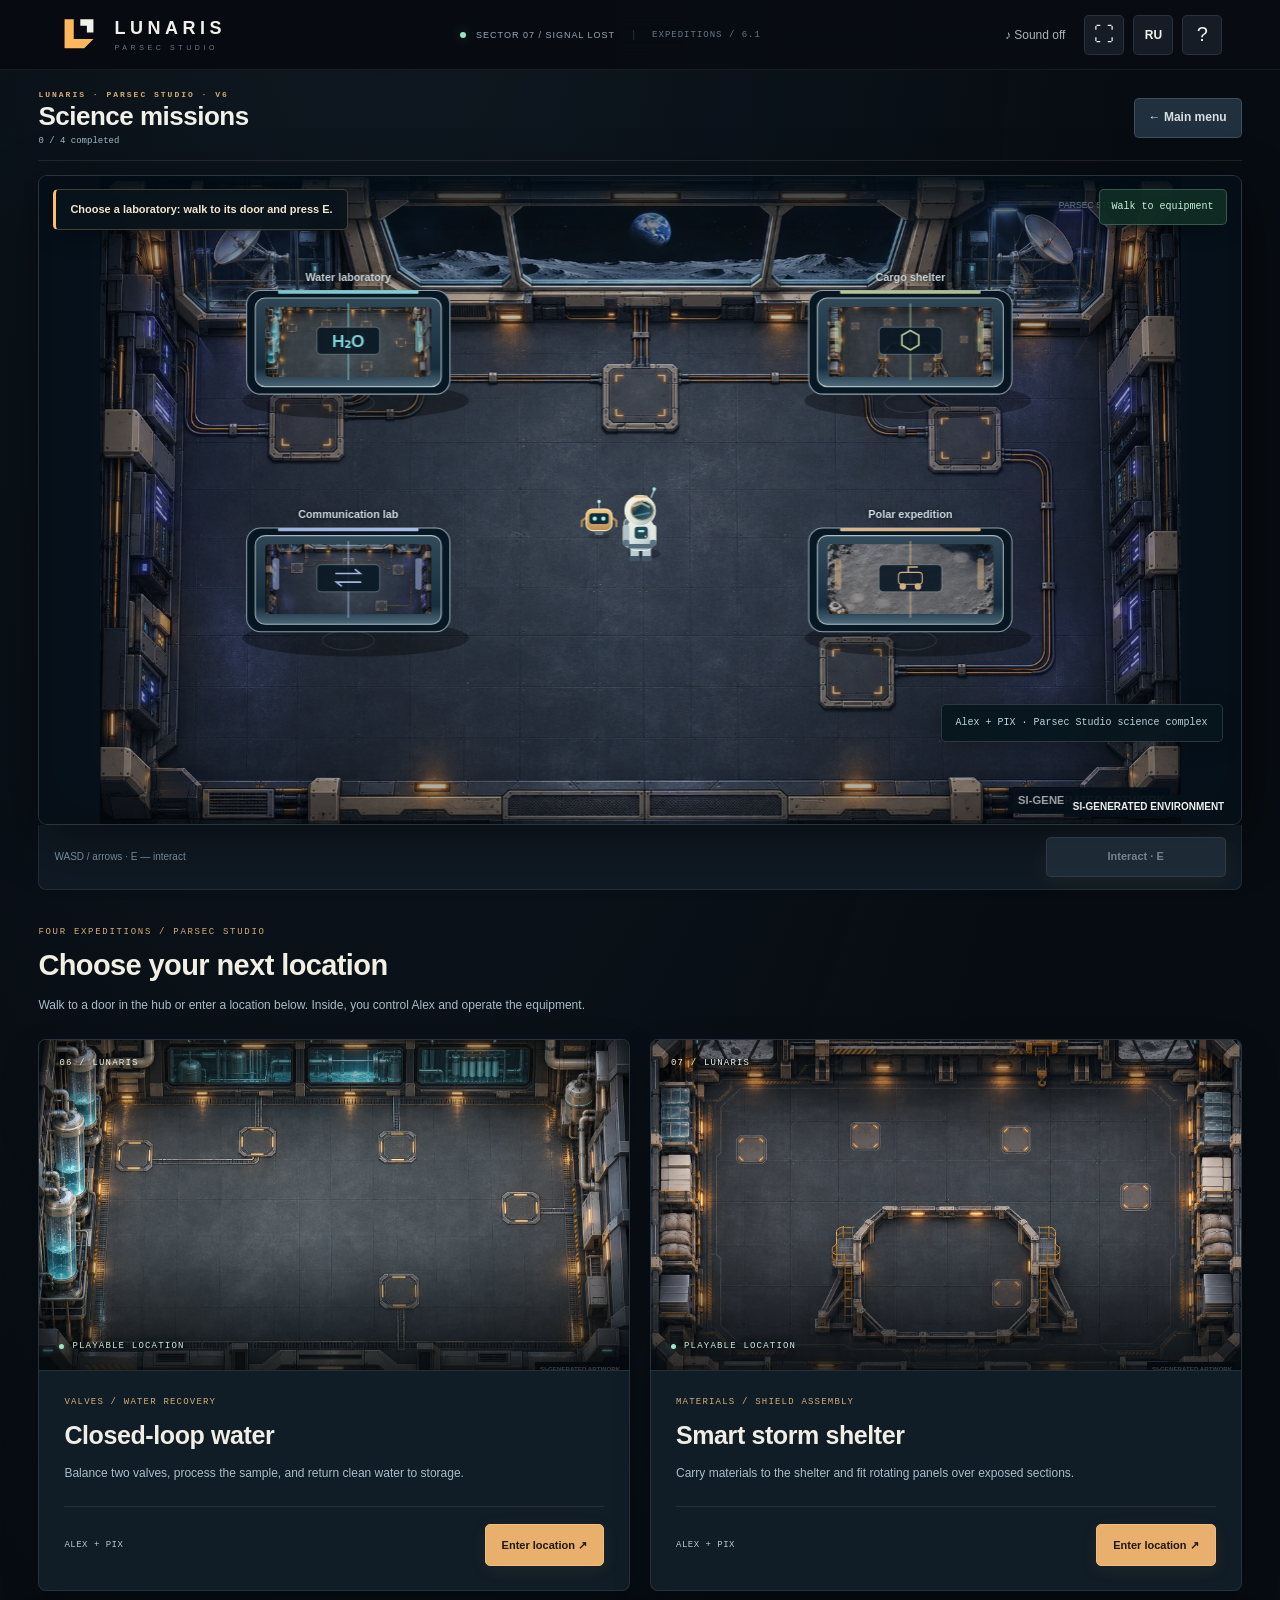
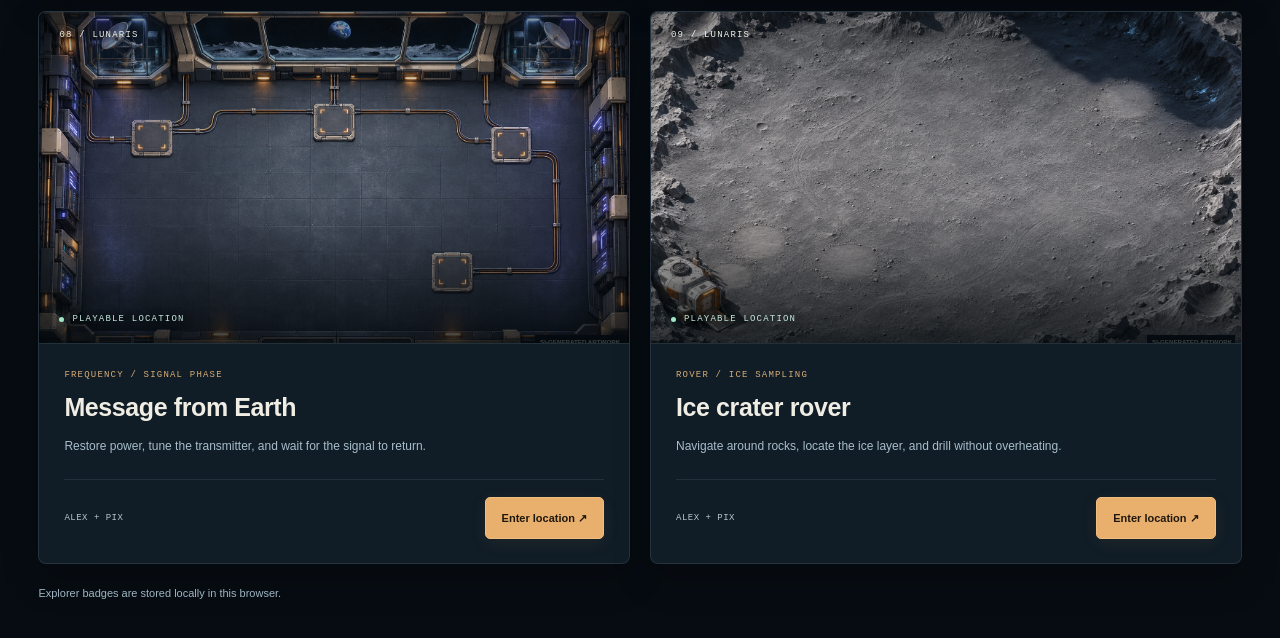
==== index.html @ d99a349c "Publish LUNARIS by Parsec Studio with Space Apps materials" ====
<!doctype html>
<html lang="en">
  <head>
    <meta charset="utf-8" />
    <meta name="viewport" content="width=device-width,initial-scale=1,viewport-fit=cover" />
    <meta name="theme-color" content="#080c12" />
    <meta
      name="description"
      content="LUNARIS: The Last Signal. Restore a lunar outpost, explore science and find a way home."
    />
    <meta name="color-scheme" content="dark" />
    <meta name="author" content="Parsec Studio" />
    <meta
      name="si-code-assistance"
      content="ChatGPT assisted code development, testing and debugging; human authorship and direction: Parsec Studio."
    />
    <meta
      name="si-artwork"
      content="SI-generated environments carry visible marks; see docs/AI_DISCLOSURE.md and docs/ASSET_MANIFEST.json."
    />
    <meta
      name="si-audio"
      content="Procedural Web Audio effects, no generated speech or AI audio-model service; audio code received ChatGPT assistance."
    />
    <meta name="release-date" content="2026-11-14" />
    <meta name="lunaris-build" content="6.1-studio-cleanup" />
    <title>LUNARIS · The Last Signal | Parsec Studio</title>
    <link
      rel="icon"
      href="data:image/svg+xml,%3Csvg%20xmlns%3D%22http%3A%2F%2Fwww.w3.org%2F2000%2Fsvg%22%20viewBox%3D%220%200%2064%2064%22%20fill%3D%22none%22%3E%0A%20%20%3Ctitle%3ELUNARIS%3C%2Ftitle%3E%0A%20%20%3Crect%20width%3D%2264%22%20height%3D%2264%22%20rx%3D%2212%22%20fill%3D%22%23080C12%22%2F%3E%0A%20%20%3Cpath%20d%3D%22M10%208h14v30h30L40%2052H10V8Z%22%20fill%3D%22%23FFB75E%22%2F%3E%0A%20%20%3Cpath%20d%3D%22M34%208h20v20H44V18H34V8Z%22%20fill%3D%22%23F1F0E9%22%2F%3E%0A%3C%2Fsvg%3E%0A"
    />
    <link rel="stylesheet" href="css/game.css" />
    <link rel="stylesheet" href="css/expedition.css" />
    <link rel="stylesheet" href="css/academy-game.css" />
    <link rel="stylesheet" href="css/academy-v6.css" />
    <script defer src="js/engine.js"></script>
    <script defer src="js/world.js"></script>
    <script defer src="js/text.js"></script>
    <script defer src="js/render.js"></script>
    <script defer src="js/game.js"></script>
    <script defer src="js/academy-assets.js"></script>
    <script defer src="js/academy-play.js"></script>
    <script defer src="js/academy-render.js"></script>
    <script defer src="js/academy.js"></script>
    <script defer src="js/boot.js"></script>
  </head>
  <body>
    <header class="topbar">
      <button class="brand" id="brand" aria-label="LUNARIS">
        <span class="brand-mark" aria-hidden="true">
          <svg xmlns="http://www.w3.org/2000/svg" viewBox="0 0 64 64" fill="none">
            <path d="M10 8h14v30h30L40 52H10V8Z" fill="#ffb75e" />
            <path d="M34 8h20v20H44V18H34V8Z" fill="#f1f0e9" />
          </svg>
        </span>
        <span>LUNARIS<small>PARSEC STUDIO</small></span>
      </button>
      <div class="status">
        <i></i><span data-t="training"></span><b class="version-tag">EXPEDITIONS / 6.1</b>
      </div>
      <nav class="top-actions">
        <button class="quiet" id="sound" aria-pressed="false">
          ♪ <span data-t="soundOff"></span></button
        ><button id="fullscreen" class="square" aria-label="Полный экран" title="F · Полный экран">
          ⛶</button
        ><button id="language" class="language">EN</button
        ><button id="help" class="square" aria-label="Управление">?</button>
      </nav>
    </header>
    <main id="home" class="home">
      <div class="cover-wrap" aria-hidden="true"><canvas id="cover"></canvas></div>
      <div class="hero">
        <p class="eyebrow"><i></i><span data-t="team"></span></p>
        <h1>LUNARIS<span data-t="subtitle"></span></h1>
        <p class="tagline" data-t="tagline"></p>
        <p class="story" data-t="intro"></p>
        <fieldset class="mode">
          <legend data-t="mode"></legend>
          <label
            ><input type="radio" name="mode" value="mission" checked /><span
              ><strong data-t="mission"></strong><small data-t="missionDesc"></small></span></label
          ><label
            ><input type="radio" name="mode" value="explore" /><span
              ><strong data-t="explore"></strong><small data-t="exploreDesc"></small></span
          ></label>
        </fieldset>
        <div class="hero-buttons">
          <button id="start" class="secondary">
            <span data-t="start"></span><b aria-hidden="true">↗</b></button
          ><button id="continue" class="secondary" data-t="continue" hidden></button
          ><button id="academy-open" class="primary academy-open">
            ✦ <span data-t="academyName"></span>
          </button>
        </div>
        <div class="features">
          <span data-t="noAccount"></span><b>·</b><span data-t="offline"></span><b>·</b
          ><span>RU / EN</span>
        </div>
      </div>
      <div class="scene-caption" aria-hidden="true">
        <span class="signal-bars"><i></i><i></i><i></i><i></i><i></i></span
        ><span>38.7° S / 24.8° E<br /><strong>OUTPOST 07 · LUNAR SOUTH</strong></span>
      </div>
      <div class="stamp" aria-hidden="true">
        <span>01 / EXPEDITION</span><strong>LUNARIS STATION</strong><small data-t="outpost"></small>
      </div>
      <div class="expedition-meta">
        <span><b>01</b><small data-t="crewLabel"></small></span
        ><span><b>05</b><small data-t="chaptersLabel"></small></span
        ><span><b>04</b><small data-t="labsLabel"></small></span>
        <p data-t="homePromise"></p>
      </div>
      <div id="chapters" class="chapter-preview"></div>
      <footer class="home-footer">
        <span data-t="localSave"></span>
        <div>
          <button id="home-help" data-t="how"></button
          ><button id="home-sources" data-t="sources"></button>
        </div>
      </footer>
    </main>
    <main id="game" class="game" hidden>
      <section class="instruments">
        <div id="resources" class="resources"></div>
        <div class="countdown">
          <span data-t="turns"></span><strong id="remaining"></strong>
          <div><i id="countdown-fill"></i></div>
        </div>
      </section>
      <section class="objective-row">
        <div id="chapter-number" class="chapter-number"></div>
        <div class="objective-copy">
          <span id="chapter-name"></span><strong id="objective"></strong>
        </div>
        <div id="chapter-dots" class="dots"></div>
        <span class="research-count" id="research-count">◇ 0/3</span
        ><button id="pause" class="square" aria-label="Пауза">Ⅱ</button>
      </section>
      <div class="mission-layout">
        <section id="stage" class="stage">
          <canvas id="world" tabindex="0" aria-label="Игровая карта"></canvas>
          <div class="location">
            <i></i><span id="location-name"></span><span id="suit" hidden></span>
          </div>
          <div id="storm-alert" class="storm-alert" hidden></div>
          <div id="eva-alert" class="eva-alert" hidden></div>
          <div id="event-alert" class="event-alert" role="status" hidden></div>
          <div class="pix">
            <span class="pix-face" aria-hidden="true">▰</span>
            <div>
              <span data-t="pix"></span>
              <p id="pix-text"></p>
            </div>
            <button id="lab" aria-label="Симулятор решений">∆</button
            ><button id="hint" aria-label="Подсказка">?</button>
          </div>
          <div id="nearby" class="nearby"></div>
          <div id="joystick" class="joystick" role="group" aria-label="Сенсорное управление">
            <span class="joystick-cross" aria-hidden="true"></span
            ><span id="joystick-knob" class="joystick-knob" aria-hidden="true"></span>
          </div>
          <button
            id="touch-run"
            class="touch-run"
            aria-pressed="false"
            aria-label="Быстрое движение"
          >
            »
          </button>
          <div id="stage-tip" class="stage-tip" data-t="stageTip"></div>
        </section>
        <aside class="mission-sidebar">
          <div class="sidebar-label"><span data-t="missionControl"></span><i></i></div>
          <div id="mission-timeline" class="mission-timeline"></div>
          <button id="navigate" class="navigate">
            <span>⌖</span><span data-t="navigate"></span><b id="target-distance"></b></button
          ><button id="sabotage" class="sabotage-button" hidden></button>
          <section class="transmission">
            <div>
              <span class="signal-bars"><i></i><i></i><i></i><i></i><i></i></span
              ><small id="log-speaker"></small>
            </div>
            <h3 id="log-title"></h3>
            <p id="log-body"></p>
            <span id="log-time"></span>
          </section>
          <div class="science-chip">
            <span>✦</span>
            <p id="science-fact"></p>
          </div>
        </aside>
      </div>
      <section class="controls">
        <div class="keyboard">
          <kbd>W A S D</kbd><span data-t="move"></span><kbd>SHIFT</kbd
          ><span data-t="runLabel"></span>
        </div>
        <div class="dpad">
          <button data-dir="up" aria-label="Up">▲</button
          ><button data-dir="left" aria-label="Left">◀</button
          ><button data-dir="down" aria-label="Down">▼</button
          ><button data-dir="right" aria-label="Right">▶</button>
        </div>
        <div class="tools">
          <button id="scan" class="secondary compact scan-btn">
            <b aria-hidden="true">◈</b><span data-t="scan"></span><kbd>Q</kbd></button
          ><button id="map" class="secondary compact">
            <b aria-hidden="true">⌖</b><span data-t="map"></span><kbd>M</kbd></button
          ><button id="journal" class="secondary compact">
            <b aria-hidden="true">≡</b><span data-t="journal"></span><kbd>J</kbd></button
          ><button id="navigate-mobile" class="secondary compact" aria-label="Маршрут к цели">
            <b aria-hidden="true">↗</b><span data-t="routeLabel"></span>
          </button>
        </div>
        <button id="action" class="action">
          <b aria-hidden="true">E</b><span data-t="action"></span>
        </button>
      </section>
      <p class="model-note" data-t="units"></p>
    </main>
    <main id="academy" class="academy" hidden>
      <div class="academy-shell">
        <header class="academy-head">
          <div>
            <p class="academy-eyebrow">LUNARIS · PARSEC STUDIO · V6</p>
            <h1 id="academy-title"></h1>
            <p id="academy-counter"></p>
          </div>
          <button id="academy-back" class="secondary academy-small">←</button>
        </header>
        <section id="academy-stage"></section>
      </div>
    </main>
    <main id="ending" class="ending" hidden></main>
    <div
      id="modal"
      class="modal"
      role="dialog"
      aria-modal="true"
      aria-labelledby="modal-title"
      hidden
    >
      <section class="modal-panel">
        <header>
          <div>
            <p id="modal-kicker" class="eyebrow"></p>
            <h2 id="modal-title"></h2>
          </div>
          <button id="modal-close" class="square" aria-label="Закрыть">×</button>
        </header>
        <div id="modal-body"></div>
        <footer id="modal-buttons"></footer>
      </section>
    </div>
    <div id="toast" class="toast" role="status" aria-live="polite" hidden></div>
    <section id="pix-dialogue" class="pix-dialogue" aria-label="PIX">
      <button id="pix-dialogue-close" class="pix-dialogue-close" aria-label="Закрыть">×</button>
      <div class="pix-portrait" aria-hidden="true">
        <div class="pix-antenna"></div>
        <div class="pix-head"><i></i><i></i></div>
        <span>PIX / 07</span>
      </div>
      <div class="pix-speech">
        <div class="pix-speech-header">
          <b>PIX</b><span id="pix-glyphs" class="pix-glyphs" aria-hidden="true"></span
          ><span class="pix-wave" aria-hidden="true"><i></i><i></i><i></i><i></i><i></i></span>
        </div>
        <p id="pix-subtitle" role="status" aria-live="polite"></p>
        <button id="pix-diagnose" class="mini-hint" hidden></button>
      </div>
    </section>
    <div
      id="rotate-prompt"
      class="rotate-prompt"
      role="dialog"
      aria-modal="true"
      aria-labelledby="rotate-title"
      hidden
    >
      <div class="rotate-phone" aria-hidden="true">↻</div>
      <p class="eyebrow">LUNARIS / MOBILE</p>
      <h2 id="rotate-title" data-t="rotateTitle"></h2>
      <p data-t="rotateBody"></p>
      <button id="rotate-fullscreen" class="primary" data-t="fullscreen"></button
      ><button id="rotate-continue" class="quiet" data-t="rotateContinue"></button>
    </div>
    <div id="boot-warning" role="alert" hidden>
      <section>
        <small>PARSEC STUDIO / BUILD V6</small>
        <h2 id="boot-warning-title"></h2>
        <p id="boot-warning-message"></p>
        <button id="boot-warning-reload" class="primary"></button>
      </section>
    </div>
    <noscript><p>Для игры нужен JavaScript. / Please enable JavaScript to play.</p></noscript>
  </body>
</html>
---- css/game.css ----
:root {
  color-scheme: dark;
  --bg: #09131f;
  --text: #e7f1f4;
  --muted: #a5bac6;
  --mint: #8af3d3;
  --amber: #ffca85;
  --header: 76px;
  font-family:
    Inter,
    ui-sans-serif,
    -apple-system,
    BlinkMacSystemFont,
    'Segoe UI',
    Arial,
    sans-serif;
}
* {
  box-sizing: border-box;
}
html,
body {
  margin: 0;
  min-height: 100%;
  background: var(--bg);
  color: var(--text);
}
body {
  overscroll-behavior: none;
}
button,
input {
  font: inherit;
}
button {
  color: inherit;
  cursor: pointer;
  border: 0;
  transition:
    background 0.15s,
    transform 0.15s;
}
button:disabled {
  opacity: 0.45;
  cursor: not-allowed;
}
button:active:not(:disabled) {
  transform: translateY(1px);
}
button,
input,
a {
  -webkit-tap-highlight-color: transparent;
}
button:focus-visible,
input:focus-visible,
a:focus-visible,
canvas:focus-visible {
  outline: 2px solid var(--mint);
  outline-offset: 4px;
}
[hidden] {
  display: none !important;
}
h1,
h2,
h3,
p {
  margin-top: 0;
}
h2 {
  font-size: 27px;
  letter-spacing: -0.5px;
  margin-bottom: 0;
}
p {
  line-height: 1.7;
}
a {
  color: var(--mint);
  text-underline-offset: 4px;
}
svg {
  display: block;
  max-width: 100%;
}
.topbar {
  height: var(--header);
  display: flex;
  align-items: center;
  justify-content: space-between;
  padding: 0 clamp(18px, 4vw, 64px);
  gap: 15px;
  border-bottom: 1px solid #243845;
  position: relative;
  z-index: 2;
  background: #09131ff5;
}
.brand {
  display: flex;
  gap: 14px;
  align-items: center;
  background: none;
  text-align: left;
  font-weight: 800;
  font-size: 20px;
  letter-spacing: 4px;
  padding: 0;
}
.brand small {
  display: block;
  font-size: 8px;
  font-weight: 500;
  letter-spacing: 2.7px;
  color: #a2b6c3;
  margin-top: 5px;
}

.brand-mark {
  display: block;
  width: 42px;
  height: 42px;
  flex: 0 0 42px;
}
.brand-mark svg {
  display: block;
  width: 100%;
  height: 100%;
}
@media (max-width: 700px) {
  .brand-mark {
    width: 32px;
    height: 32px;
    flex-basis: 32px;
  }
}

.status {
  display: flex;
  gap: 10px;
  align-items: center;
  font-size: 10px;
  letter-spacing: 1.5px;
  color: #a9beca;
}
.status i,
.location i {
  width: 6px;
  height: 6px;
  border-radius: 50%;
  background: var(--mint);
  display: block;
  box-shadow: 0 0 12px #8af3d355;
  flex: none;
}
.top-actions {
  display: flex;
  align-items: center;
  gap: 10px;
}
.quiet {
  background: none;
  color: var(--muted);
  padding: 10px;
  min-height: 40px;
  font-size: 12px;
}
.language,
.square {
  background: #142633;
  border: 1px solid #385360;
  border-radius: 7px;
  min-width: 40px;
  height: 40px;
  display: grid;
  place-items: center;
}
.language {
  font-size: 12px;
  font-weight: 750;
}
.square {
  font-size: 20px;
}
.home {
  position: relative;
  isolation: isolate;
  overflow: hidden;
  max-width: 1600px;
  margin: auto;
  min-height: calc(100svh - var(--header));
  padding: 62px clamp(22px, 5vw, 80px) 24px;
}
.cover-wrap {
  position: absolute;
  z-index: -1;
  top: -25px;
  right: -80px;
  width: 1100px;
  height: 745px;
  pointer-events: none;
}
.cover-wrap:after {
  content: '';
  position: absolute;
  inset: 0;
  background: linear-gradient(0deg, var(--bg), transparent 28%);
}
#cover {
  width: 100%;
  height: 100%;
  object-fit: cover;
  image-rendering: pixelated;
}
.hero {
  max-width: 555px;
}
.eyebrow {
  font-size: 11px;
  letter-spacing: 2px;
  text-transform: uppercase;
  display: flex;
  align-items: center;
  gap: 10px;
  font-weight: 650;
  color: var(--mint);
  margin-bottom: 23px;
}
.eyebrow i {
  width: 25px;
  height: 1px;
  background: var(--mint);
}
h1 {
  font-size: clamp(58px, 6.3vw, 92px);
  line-height: 1;
  letter-spacing: 7px;
  margin: 0 0 25px;
  font-weight: 850;
}
h1 span {
  font-size: clamp(13px, 1.4vw, 21px);
  letter-spacing: 6px;
  display: block;
  margin-top: 14px;
  color: #bfd5de;
  font-weight: 550;
  line-height: 1.5;
}
.tagline {
  font-size: 18px;
  line-height: 1.6;
  max-width: 420px;
  margin-bottom: 14px;
}
.story {
  color: #afc4d1;
  font-size: 14px;
  max-width: 400px;
  line-height: 1.85;
  margin-bottom: 24px;
}
.mode {
  border: 0;
  padding: 0;
  margin: 0 0 21px;
  display: flex;
  gap: 8px;
  max-width: 480px;
}
.mode legend {
  font-size: 10px;
  letter-spacing: 1.3px;
  color: #a5bdc8;
  text-transform: uppercase;
  margin-bottom: 9px;
}
.mode label {
  display: flex;
  align-items: center;
  gap: 8px;
  border: 1px solid #395462;
  border-radius: 8px;
  background: #10212deb;
  padding: 11px;
  cursor: pointer;
  flex: 1;
}
.mode label:has(input:checked) {
  border-color: #83d7bc;
  background: #17342fe8;
}
.mode input {
  accent-color: var(--mint);
  margin: 0;
}
.mode strong {
  font-size: 12px;
  display: block;
  margin-bottom: 4px;
}
.mode small {
  font-size: 10px;
  color: #b0c4cd;
  display: block;
  line-height: 1.4;
}
.hero-buttons {
  display: flex;
  gap: 10px;
  flex-wrap: wrap;
}
.primary,
.secondary,
.action {
  display: inline-flex;
  align-items: center;
  justify-content: center;
  gap: 18px;
  border-radius: 8px;
  min-height: 48px;
  padding: 13px 24px;
  font-size: 14px;
  font-weight: 700;
  line-height: 1.4;
}
.primary {
  background: var(--mint);
  color: #112820;
  border: 1px solid var(--mint);
}
.primary:hover {
  background: #b0ffe6;
}
.secondary {
  background: #142937;
  border: 1px solid #3d5e6b;
  color: #d6e8ed;
}
.secondary:hover {
  background: #254250;
  border-color: #6b9f9c;
}
.hero-buttons .primary {
  min-width: 220px;
}
.features {
  display: flex;
  align-items: center;
  gap: 10px;
  margin-top: 17px;
  color: #a4bbc8;
  font-size: 10px;
}
.features b {
  color: #688897;
}
.stamp {
  position: absolute;
  right: 7%;
  top: 35%;
  text-align: right;
  display: flex;
  flex-direction: column;
  gap: 5px;
  color: #8ba8bb;
  font:
    10px ui-monospace,
    monospace;
  letter-spacing: 1px;
}
.stamp strong {
  color: #b6c6d0;
  font-size: 10px;
  font-weight: 500;
}
.stamp small {
  font-size: 8px;
}
.chapter-preview {
  display: grid;
  grid-template-columns: repeat(5, minmax(0, 1fr));
  border-top: 1px solid #314552;
  margin-top: 65px;
  padding-top: 22px;
  gap: 18px;
}
.preview {
  display: flex;
  align-items: center;
  gap: 12px;
  min-width: 0;
}
.preview span {
  font:
    20px ui-monospace,
    monospace;
  color: #658599;
}
.preview strong {
  font-size: 11px;
  font-weight: 500;
  line-height: 1.5;
  color: #c2d4de;
}
.home-footer {
  display: flex;
  justify-content: space-between;
  gap: 20px;
  align-items: center;
  margin-top: 28px;
  font-size: 10px;
  color: #9eb5c3;
}
.home-footer div {
  display: flex;
  gap: 18px;
}
.home-footer button {
  background: none;
  padding: 8px 0;
  color: #bfd2dc;
  font-size: 11px;
  min-height: 40px;
}
.game {
  height: calc(100dvh - var(--header));
  min-height: 550px;
  display: flex;
  flex-direction: column;
  max-width: 1600px;
  margin: auto;
}
.instruments {
  display: flex;
  gap: 24px;
  padding: 14px 24px;
  border-bottom: 1px solid #263e4b;
  background: #0d1b27;
}
.resources {
  display: grid;
  grid-template-columns: repeat(4, minmax(0, 1fr));
  gap: 26px;
  flex: 1;
}
.resource {
  min-width: 0;
  --color: #8af3d3;
}
.resource[data-key='air'] {
  --color: #85ccf6;
}
.resource[data-key='water'] {
  --color: #aaaefe;
}
.resource[data-key='crops'] {
  --color: #c0dd8f;
}
.resource-top {
  display: flex;
  justify-content: space-between;
  gap: 6px;
  font-size: 11px;
  line-height: 1.4;
  align-items: center;
  color: #c3d4de;
}
.resource strong {
  font:
    17px ui-monospace,
    monospace;
  color: var(--text);
}
.meter {
  height: 3px;
  background: #2d4654;
  margin-top: 9px;
  overflow: hidden;
}
.meter i {
  display: block;
  height: 100%;
  background: var(--color);
  transition: width 0.2s;
}
.resource.low .meter i {
  background: #ffae99;
}
.countdown {
  display: grid;
  grid-template-columns: auto 36px;
  gap: 6px 14px;
  align-items: center;
  min-width: 155px;
  border-left: 1px solid #314651;
  padding-left: 24px;
}
.countdown > span {
  font-size: 10px;
  max-width: 120px;
  color: #bed1dc;
  line-height: 1.4;
}
.countdown strong {
  font:
    26px ui-monospace,
    monospace;
  color: var(--amber);
  grid-row: span 2;
}
.countdown > div {
  height: 3px;
  background: #33404b;
}
.countdown i {
  display: block;
  height: 3px;
  background: var(--amber);
}
.objective-row {
  display: flex;
  align-items: center;
  gap: 14px;
  padding: 13px 24px;
  background: #122735;
  border-bottom: 1px solid #3b5461;
  min-height: 76px;
}
.chapter-number {
  border: 1px solid #4a6976;
  color: var(--mint);
  font:
    22px ui-monospace,
    monospace;
  min-width: 43px;
  height: 43px;
  display: grid;
  place-items: center;
  border-radius: 6px;
}
.objective-copy {
  flex: 1;
  min-width: 0;
}
.objective-copy > span {
  font-size: 10px;
  color: #afc5d2;
  letter-spacing: 1px;
  text-transform: uppercase;
  display: block;
  margin-bottom: 5px;
}
.objective-copy strong {
  font-size: 12px;
  font-weight: 500;
  line-height: 1.45;
  display: block;
}
.dots {
  display: flex;
  gap: 5px;
  margin: 0 15px;
}
.dots i {
  width: 15px;
  height: 4px;
  background: #35515e;
}
.dots i.active {
  background: var(--mint);
}
.dots i.past {
  background: #3e9b88;
}
.stage {
  position: relative;
  min-height: 250px;
  flex: 1;
  overflow: hidden;
  background: #102030;
}
#world {
  width: 100%;
  height: 100%;
  display: block;
  touch-action: none;
  outline-offset: -3px;
  image-rendering: pixelated;
}
.location {
  position: absolute;
  left: 20px;
  top: 17px;
  padding: 9px 12px;
  border: 1px solid #426473;
  background: #0c1b29ed;
  border-radius: 5px;
  display: flex;
  align-items: center;
  gap: 9px;
  font:
    10px ui-monospace,
    monospace;
  pointer-events: none;
  max-width: calc(100% - 40px);
}
#suit {
  color: var(--amber);
  border-left: 1px solid #46606a;
  padding-left: 10px;
}
.pix {
  position: absolute;
  left: 20px;
  bottom: 18px;
  max-width: 330px;
  display: flex;
  gap: 11px;
  align-items: center;
  background: #0b1c2df2;
  border: 1px solid #456271;
  border-radius: 9px;
  padding: 12px;
}
.pix-face {
  background: #ffcc8b;
  color: #1c3447;
  border: 3px solid #9f8d73;
  display: grid;
  place-items: center;
  width: 32px;
  height: 30px;
  flex: none;
  font-size: 20px;
  box-shadow: 0 3px 0 #102534;
}
.pix div > span {
  font-size: 9px;
  color: #ffcf91;
  letter-spacing: 1px;
}
.pix p {
  font-size: 10px;
  line-height: 1.55;
  color: #cee0e8;
  margin: 4px 0 0;
}
.pix button {
  background: #254554;
  color: #c9e9ea;
  border-radius: 5px;
  min-width: 32px;
  height: 36px;
}
.nearby {
  position: absolute;
  left: 50%;
  bottom: 25px;
  transform: translateX(-50%);
  background: #15382ff2;
  border: 1px solid #6ac9ad;
  color: #c4ffe9;
  padding: 9px 13px;
  border-radius: 7px;
  font-size: 11px;
  pointer-events: none;
  max-width: 90%;
  text-align: center;
}
.nearby:empty {
  display: none;
}
.controls {
  display: flex;
  align-items: center;
  gap: 22px;
  padding: 10px 24px;
  background: #0d1b27;
  border-top: 1px solid #304b5b;
  flex-shrink: 0;
}
.keyboard {
  display: flex;
  gap: 10px;
  align-items: center;
  color: #afc5d2;
  font-size: 11px;
  flex: 1;
}
kbd {
  font:
    10px ui-monospace,
    monospace;
  border: 1px solid #476574;
  padding: 7px;
  border-radius: 4px;
  background: #1a2c3a;
  color: #d2e5ec;
}
.tools {
  display: flex;
  gap: 9px;
}
.compact {
  padding: 9px 12px;
  font-size: 11px;
  gap: 8px;
  min-height: 40px;
}
.compact b {
  font-size: 18px;
}
.action {
  background: #213c3d;
  color: #aeffe2;
  border: 1px solid #4a8d7d;
  min-width: 135px;
  min-height: 44px;
  padding: 10px 16px;
  gap: 12px;
}
.action.ready {
  background: #8af3d3;
  color: #10291f;
}
.action b {
  font:
    12px ui-monospace,
    monospace;
  border: 1px solid currentColor;
  border-radius: 4px;
  width: 22px;
  height: 22px;
  display: grid;
  place-items: center;
}
.model-note {
  font-size: 9px;
  color: #9eb4c2;
  text-align: center;
  padding: 4px 12px 7px;
  margin: 0;
  line-height: 1.3;
}
.dpad {
  display: none;
}
.modal {
  position: fixed;
  inset: 0;
  background: #020a14c9;
  backdrop-filter: blur(7px);
  z-index: 20;
  display: flex;
  align-items: center;
  justify-content: center;
  padding: 24px;
  overflow: auto;
}
.modal-panel {
  width: 590px;
  max-width: 100%;
  max-height: calc(100dvh - 48px);
  overflow: auto;
  background: #102131;
  border: 1px solid #526f7d;
  border-radius: 16px;
  padding: 28px;
  box-shadow: 0 30px 100px #0008;
  scrollbar-color: #547b8d #122330;
  overscroll-behavior: contain;
}
.modal-panel > header {
  display: flex;
  align-items: flex-start;
  justify-content: space-between;
  gap: 15px;
  margin-bottom: 20px;
}
.modal .eyebrow {
  font-size: 9px;
  margin-bottom: 11px;
}
.modal .square {
  flex: none;
}
.modal footer {
  display: flex;
  gap: 10px;
  flex-wrap: wrap;
  margin-top: 23px;
}
.modal footer:empty {
  display: none;
}
#modal-body > p {
  font-size: 13px;
  color: #c2d5de;
  margin-bottom: 18px;
}
.modal footer .primary {
  flex: 1;
}
.brief-count {
  display: block;
  font:
    65px ui-monospace,
    monospace;
  color: #8af3d3;
  margin: 18px 0 24px;
  opacity: 0.7;
}
.note {
  padding: 14px 16px;
  background: #1a3343;
  border-left: 2px solid var(--mint);
  font-size: 12px;
  color: #ccdee6;
  line-height: 1.7;
  margin: 16px 0;
  border-radius: 0 7px 7px 0;
}
.note.warning {
  border-color: var(--amber);
  color: #f3d1a7;
}
.source-list {
  padding-left: 20px;
  display: grid;
  gap: 13px;
  font-size: 12px;
  line-height: 1.5;
}
.source-list a {
  overflow-wrap: anywhere;
}
.archive {
  border: 1px solid #466271;
  background: #142e40;
  padding: 17px;
  border-radius: 9px;
  margin: 20px 0;
}
.archive h3 {
  font:
    11px ui-monospace,
    monospace;
  color: var(--amber);
  letter-spacing: 1px;
}
.archive p {
  font-size: 12px;
  color: #c5d8e1;
}
.archive a {
  font-size: 12px;
  display: inline-block;
  margin: 4px 14px 4px 0;
}
.credit {
  font-size: 10px !important;
  line-height: 1.7;
  color: #acc2cf !important;
  border-top: 1px solid #334a58;
  padding-top: 14px;
}
.circuit-labels {
  display: flex;
  justify-content: space-between;
  color: var(--mint);
  font:
    10px ui-monospace,
    monospace;
  margin: 16px 0 9px;
}
.circuit {
  display: grid;
  grid-template-columns: repeat(4, 1fr);
  gap: 6px;
  padding: 10px;
  background: #081723;
  border: 1px solid #2d4d5d;
  border-radius: 9px;
}
.tile {
  padding: 0;
  aspect-ratio: 1.35;
  background: #223e51;
  border: 1px solid #4e7184;
  border-radius: 5px;
  display: grid;
  place-items: center;
}
.tile:hover {
  background: #35596b;
}
.tile svg {
  width: 64%;
  height: 90%;
}
.circuit-state {
  margin: 12px 0;
  font:
    11px ui-monospace,
    monospace;
  color: var(--amber);
}
.circuit-state.good {
  color: var(--mint);
}
.mini-hint {
  background: none;
  padding: 7px 0;
  color: #a2ead6;
  font-size: 11px;
  text-decoration: underline;
  text-underline-offset: 4px;
  min-height: 36px;
}
.error {
  font-size: 12px;
  color: #ffb6a6;
  line-height: 1.6;
  margin-top: 12px;
}
.error:empty {
  display: none;
}
.allocation {
  display: flex;
  gap: 12px;
  align-items: center;
  padding: 14px 0;
  border-bottom: 1px solid #304959;
}
.allocation-label {
  flex: 1;
  font-size: 13px;
}
.allocation-label small {
  display: block;
  color: #b0c8d4;
  margin-top: 5px;
  font-size: 11px;
}
.stepper {
  display: flex;
  align-items: center;
  gap: 12px;
}
.stepper button {
  width: 42px;
  height: 42px;
  background: #284b5f;
  border: 1px solid #5e8295;
  border-radius: 7px;
  font-size: 20px;
}
.stepper output {
  font:
    22px ui-monospace,
    monospace;
  width: 24px;
  text-align: center;
}
.allocation-total {
  display: flex;
  justify-content: space-between;
  margin: 17px 0;
  font-size: 13px;
}
.allocation-total strong {
  color: var(--mint);
}
.choice {
  width: 100%;
  text-align: left;
  border: 1px solid #4a6c7d;
  border-radius: 10px;
  padding: 18px;
  background: #193546;
  margin-top: 12px;
  display: block;
}
.choice:hover:not(:disabled) {
  border-color: #89dbbd;
  background: #254b55;
}
.choice strong {
  display: block;
  font-size: 15px;
  margin-bottom: 8px;
  color: #e3fff3;
}
.choice p {
  font-size: 12px;
  line-height: 1.75;
  margin: 0;
  color: #c5dbe4;
}
.forecast {
  display: flex;
  gap: 10px;
  flex-wrap: wrap;
  border-top: 1px solid #476473;
  margin-top: 13px;
  padding-top: 11px;
  font:
    10px ui-monospace,
    monospace;
  color: #bad1dc;
}
.forecast b {
  font-weight: 500;
  color: var(--mint);
}
.radio-visual {
  height: 100px;
  border: 1px solid #34566b;
  background: #081b2c;
  border-radius: 8px;
  margin-bottom: 18px;
  overflow: hidden;
  display: grid;
  place-items: center;
}
.radio-visual svg {
  width: 100%;
  height: 85px;
}
.quality {
  font:
    12px ui-monospace,
    monospace;
  color: #a4f3db;
  margin: 9px 0;
}
.range {
  display: block;
  margin: 18px 0;
  color: #d1e6ed;
  font-size: 12px;
}
.range span {
  display: flex;
  justify-content: space-between;
  margin-bottom: 12px;
}
.range input {
  width: 100%;
  accent-color: var(--mint);
  height: 28px;
  cursor: pointer;
}
.map-canvas {
  display: block;
  width: 100%;
  height: auto;
  border: 1px solid #4c6d7d;
  border-radius: 8px;
  image-rendering: pixelated;
}
.journal-entry {
  padding: 15px 0;
  border-bottom: 1px solid #304959;
}
.journal-entry h3 {
  font-size: 14px;
  margin-bottom: 7px;
}
.journal-entry p {
  font-size: 12px;
  color: #bdd4df;
  margin-bottom: 0;
}
.trace-mini {
  font-size: 11px;
  line-height: 1.65;
  display: flex;
  gap: 10px;
  padding: 10px 0;
  border-bottom: 1px solid #304959;
  color: #bfd7e2;
}
.trace-mini > span {
  color: var(--mint);
  font-family: ui-monospace, monospace;
  min-width: 20px;
}
.ending {
  max-width: 1000px;
  padding: 50px 28px 40px;
  margin: auto;
}
.ending-top {
  display: grid;
  grid-template-columns: 100px 1fr;
  gap: 30px;
  margin-bottom: 30px;
  align-items: center;
}
.emblem {
  height: 100px;
  width: 100px;
  border: 1px solid #5a9d8a;
  border-radius: 50%;
  display: grid;
  place-items: center;
  color: var(--mint);
  font-size: 45px;
  box-shadow:
    0 0 55px #70dfb710,
    inset 0 0 35px #70dfb710;
}
.emblem.failed {
  color: var(--amber);
  border-color: #a08061;
}
.ending-top .eyebrow {
  margin-bottom: 12px;
}
.ending-top h1 {
  font-size: 34px;
  letter-spacing: -1px;
  margin: 0 0 13px;
  line-height: 1.2;
}
.ending-top p {
  font-size: 13px;
  line-height: 1.8;
  color: #bed4df;
  margin: 0;
}
.summary {
  display: grid;
  grid-template-columns: repeat(4, 1fr);
  border: 1px solid #456473;
  border-radius: 11px;
  background: #122a39;
  margin-bottom: 28px;
}
.summary > div {
  padding: 18px 20px;
  border-right: 1px solid #456473;
}
.summary > div:last-child {
  border: 0;
}
.summary span {
  display: block;
  font-size: 11px;
  color: #b7d0dc;
}
.summary strong {
  display: block;
  font:
    27px ui-monospace,
    monospace;
  color: #c9f6e7;
  margin-top: 10px;
}
.replay {
  padding: 24px;
  border: 1px solid #3f6070;
  background: #102332;
  border-radius: 12px;
}
.replay h2 {
  font-size: 20px;
}
.replay p {
  font-size: 12px;
  color: #b2cbd7;
  margin: 10px 0 16px;
}
.chart {
  width: 100%;
  height: 180px;
}
.legend {
  display: flex;
  flex-wrap: wrap;
  gap: 16px;
  font-size: 10px;
  color: #c5d5db;
  margin: 7px 0 20px;
}
.legend span {
  display: flex;
  align-items: center;
  gap: 6px;
}
.legend i {
  width: 15px;
  height: 3px;
}
.decision-list {
  max-height: 220px;
  overflow: auto;
  display: grid;
  gap: 6px;
}
.decision {
  display: flex;
  gap: 12px;
  align-items: center;
  text-align: left;
  border: 1px solid #3b5968;
  border-radius: 6px;
  padding: 11px;
  background: #183344;
}
.decision.selected {
  border-color: #70cfb2;
  background: #254b4e;
}
.decision > span {
  font:
    12px ui-monospace,
    monospace;
  color: #9aedcd;
}
.decision strong {
  font-size: 11px;
  font-weight: 500;
  flex: 1;
}
.decision small {
  font:
    10px ui-monospace,
    monospace;
  color: #b2cbd7;
}
.detail {
  color: #d2e8eb;
  font-size: 12px;
  line-height: 1.7;
  padding-top: 12px;
}
.end-buttons {
  display: flex;
  gap: 10px;
  flex-wrap: wrap;
  margin-top: 24px;
}
.end-buttons button {
  font-size: 12px;
  padding: 11px 17px;
}
.ending-footer {
  font-size: 10px;
  color: #a6c1cf;
  margin-top: 22px;
}
.toast {
  position: fixed;
  z-index: 40;
  left: 50%;
  bottom: 25px;
  transform: translateX(-50%);
  max-width: min(550px, calc(100% - 30px));
  background: #294955;
  border: 1px solid #90b5a9;
  border-radius: 9px;
  box-shadow: 0 8px 35px #0006;
  padding: 13px 20px;
  font-size: 12px;
  line-height: 1.6;
  text-align: center;
  color: #e2fff0;
}
@media (min-width: 1450px) {
  .home {
    padding-top: 85px;
  }
  .cover-wrap {
    width: 1230px;
    height: 830px;
    right: -20px;
    top: -10px;
  }
  .chapter-preview {
    margin-top: 80px;
  }
  .story {
    max-width: 430px;
  }
}
@media (max-width: 1050px) {
  .status {
    display: none;
  }
  .home {
    padding-top: 48px;
  }
  .cover-wrap {
    right: -215px;
    top: 60px;
    width: 1000px;
    height: 680px;
    opacity: 0.75;
  }
  .stamp {
    display: none;
  }
  .pix {
    max-width: 280px;
  }
  .nearby {
    left: auto;
    right: 20px;
    transform: none;
    max-width: 42%;
  }
  .keyboard span {
    display: none;
  }
  .dots {
    margin: 0;
  }
  .instruments {
    gap: 14px;
  }
  .resources {
    gap: 15px;
  }
}
@media (max-width: 700px) {
  :root {
    --header: 64px;
  }
  .topbar {
    padding: 0 17px;
  }
  .brand {
    font-size: 16px;
    letter-spacing: 3px;
    gap: 10px;
  }

  .brand small {
    font-size: 7px;
    letter-spacing: 2px;
  }
  .top-actions {
    gap: 6px;
  }
  .quiet {
    font-size: 19px;
    padding: 8px;
  }
  .quiet span {
    display: none;
  }
  .language {
    min-height: 38px;
    min-width: 40px;
  }
  .top-actions .square {
    height: 38px;
    min-width: 36px;
  }
  .home {
    padding: 36px 23px 18px;
  }
  .cover-wrap {
    top: 0;
    right: -250px;
    width: 980px;
    height: 680px;
    opacity: 0.5;
  }
  .cover-wrap:after {
    background:
      linear-gradient(0deg, var(--bg), transparent 40%),
      linear-gradient(90deg, #09131f66, transparent);
  }
  .eyebrow {
    font-size: 9px;
    margin-bottom: 20px;
  }
  h1 {
    font-size: 58px;
    letter-spacing: 4px;
  }
  h1 span {
    font-size: 13px;
    letter-spacing: 4px;
  }
  .tagline {
    font-size: 16px;
    max-width: 330px;
  }
  .story {
    font-size: 12px;
    line-height: 1.8;
    max-width: 350px;
    color: #c9dce7;
  }
  .mode {
    max-width: 410px;
  }
  .mode label {
    padding: 10px;
    gap: 6px;
  }
  .mode small {
    font-size: 10px;
  }
  .hero-buttons .primary {
    min-width: 185px;
  }
  .features {
    font-size: 9px;
    gap: 8px;
  }
  .chapter-preview {
    gap: 12px 10px;
    grid-template-columns: repeat(3, 1fr);
    margin-top: 35px;
    padding-top: 18px;
  }
  .preview {
    gap: 8px;
  }
  .preview span {
    font-size: 16px;
  }
  .preview strong {
    font-size: 10px;
  }
  .home-footer {
    margin-top: 20px;
    flex-direction: column;
    gap: 2px;
    align-items: flex-start;
    font-size: 9px;
  }
  .home-footer div {
    gap: 20px;
  }
  .home-footer button {
    font-size: 10px;
  }
  .game {
    height: calc(100dvh - 64px);
    min-height: 520px;
  }
  .instruments {
    padding: 10px 12px;
    gap: 10px;
  }
  .resources {
    gap: 12px;
  }
  .resource-top {
    font-size: 9px;
    flex-wrap: wrap;
    gap: 1px;
    line-height: 1.15;
  }
  .resource strong {
    font-size: 16px;
  }
  .meter {
    margin-top: 7px;
  }
  .countdown {
    min-width: 55px;
    width: 55px;
    padding-left: 10px;
    display: flex;
    flex-direction: column;
    align-items: center;
    gap: 4px;
  }
  .countdown > span {
    font-size: 7px;
    text-align: center;
    line-height: 1.15;
  }
  .countdown strong {
    font-size: 21px;
  }
  .countdown > div {
    width: 33px;
  }
  .objective-row {
    padding: 10px 12px;
    gap: 9px;
    min-height: 73px;
  }
  .chapter-number {
    font-size: 17px;
    min-width: 32px;
    height: 34px;
  }
  .objective-copy > span {
    font-size: 8px;
    margin-bottom: 4px;
    letter-spacing: 0.6px;
  }
  .objective-copy strong {
    font-size: 10px;
    line-height: 1.4;
  }
  .objective-row .square {
    min-width: 33px;
    height: 34px;
    font-size: 15px;
  }
  .dots {
    display: none;
  }
  .stage {
    min-height: 235px;
  }
  .location {
    top: 10px;
    left: 10px;
    padding: 7px 9px;
    font-size: 8px;
    max-width: calc(100% - 20px);
  }
  .pix {
    left: 10px;
    bottom: 10px;
    right: 10px;
    max-width: none;
    padding: 8px;
    gap: 8px;
  }
  .pix-face {
    width: 26px;
    height: 25px;
    border-width: 2px;
  }
  .pix p {
    font-size: 9px;
    line-height: 1.35;
    margin-top: 3px;
  }
  .pix div > span {
    font-size: 8px;
  }
  .pix button {
    height: 32px;
    min-width: 32px;
  }
  .nearby {
    bottom: 81px;
    left: 50%;
    right: auto;
    transform: translateX(-50%);
    max-width: 90%;
    font-size: 10px;
    padding: 7px 10px;
    white-space: nowrap;
  }
  .controls {
    gap: 9px;
    padding: 10px 14px 6px;
    justify-content: space-between;
  }
  .keyboard {
    display: none;
  }
  .dpad {
    display: grid;
    grid-template-columns: repeat(3, 38px);
    grid-template-rows: repeat(2, 38px);
    gap: 4px;
    flex: none;
    touch-action: none;
  }
  .dpad button {
    border: 1px solid #5d8191;
    border-radius: 8px;
    background: #264a60;
    color: #e1f6f7;
    font-size: 15px;
    touch-action: none;
    user-select: none;
    -webkit-user-select: none;
  }
  .dpad button.held {
    background: #417667;
    border-color: #a9ffdf;
  }
  .dpad button[data-dir='up'] {
    grid-column: 2;
  }
  .dpad button[data-dir='left'] {
    grid-column: 1;
    grid-row: 2;
  }
  .dpad button[data-dir='down'] {
    grid-column: 2;
    grid-row: 2;
  }
  .dpad button[data-dir='right'] {
    grid-column: 3;
    grid-row: 2;
  }
  .tools {
    flex-direction: column;
    gap: 6px;
  }
  .compact {
    font-size: 9px;
    padding: 5px 8px;
    min-height: 34px;
    gap: 5px;
  }
  .compact b {
    font-size: 14px;
  }
  .action {
    min-width: 82px;
    max-width: 115px;
    min-height: 70px;
    padding: 10px 9px;
    border-radius: 15px;
    flex-direction: column;
    gap: 5px;
    font-size: 10px;
    touch-action: manipulation;
  }
  .action b {
    font-size: 13px;
    height: 22px;
    width: 22px;
  }
  .model-note {
    font-size: 7px;
    padding-bottom: max(6px, env(safe-area-inset-bottom));
    padding-top: 5px;
  }
  .modal {
    padding: 12px;
  }
  .modal-panel {
    padding: 20px;
    max-height: calc(100dvh - 24px);
    border-radius: 13px;
  }
  .modal-panel > header {
    gap: 8px;
    margin-bottom: 17px;
  }
  .modal h2 {
    font-size: 23px;
  }
  .modal .eyebrow {
    font-size: 8px;
    margin-bottom: 8px;
  }
  .modal .square {
    min-width: 35px;
    height: 35px;
  }
  .modal footer {
    gap: 8px;
  }
  .modal footer .primary,
  .modal footer .secondary {
    font-size: 12px;
    padding: 12px 15px;
    min-height: 46px;
  }
  #modal-body > p {
    font-size: 12px;
    line-height: 1.7;
  }
  .circuit {
    gap: 5px;
    padding: 8px;
  }
  .tile {
    aspect-ratio: 1.15;
  }
  .choice {
    padding: 15px;
  }
  .choice strong {
    font-size: 14px;
  }
  .choice p {
    font-size: 11px;
  }
  .forecast {
    font-size: 9px;
    gap: 9px;
  }
  .allocation {
    gap: 6px;
  }
  .allocation-label {
    font-size: 12px;
  }
  .allocation-label small {
    font-size: 10px;
  }
  .stepper {
    gap: 8px;
  }
  .stepper button {
    width: 38px;
    height: 42px;
  }
  .note {
    font-size: 11px;
    padding: 12px;
  }
  .ending {
    padding: 28px 18px;
  }
  .ending-top {
    grid-template-columns: 1fr;
    gap: 18px;
  }
  .emblem {
    width: 66px;
    height: 66px;
    font-size: 30px;
  }
  .ending-top h1 {
    font-size: 29px;
  }
  .summary {
    grid-template-columns: repeat(2, 1fr);
  }
  .summary > div {
    padding: 14px;
    border-bottom: 1px solid #456473;
  }
  .summary > div:nth-child(2) {
    border-right: 0;
  }
  .summary > div:nth-child(n + 3) {
    border-bottom: 0;
  }
  .replay {
    padding: 16px;
  }
  .replay h2 {
    font-size: 18px;
  }
  .end-buttons {
    flex-direction: column;
  }
  .decision small {
    display: none;
  }
  .legend {
    gap: 12px;
    font-size: 9px;
  }
  .toast {
    bottom: 15px;
    font-size: 11px;
    padding: 12px 15px;
  }
}
@media (max-width: 360px) {
  .home {
    padding: 28px 18px 15px;
  }
  h1 {
    font-size: 48px;
  }
  .mode {
    gap: 6px;
  }
  .mode label {
    padding: 8px;
  }
  .mode small {
    font-size: 9px;
  }
  .topbar {
    padding: 0 12px;
  }
  .top-actions {
    gap: 3px;
  }
  .brand {
    font-size: 14px;
    gap: 8px;
  }
  .controls {
    padding: 8px 10px 4px;
    gap: 7px;
  }
  .dpad {
    grid-template-columns: repeat(3, 34px);
    grid-template-rows: repeat(2, 36px);
  }
  .action {
    min-width: 77px;
  }
  .resources {
    gap: 8px;
  }
  .modal-panel {
    padding: 16px;
  }
  .stepper {
    gap: 6px;
  }
  .stepper button {
    width: 34px;
  }
  .hero-buttons .primary {
    min-width: 165px;
    padding: 12px 17px;
  }
  .hero-buttons .secondary {
    padding: 12px 15px;
  }
  .resource strong {
    font-size: 15px;
  }
}
@media (pointer: coarse) and (min-width: 701px) {
  .keyboard {
    display: none;
  }
  .dpad {
    display: grid;
    grid-template-columns: repeat(3, 38px);
    grid-template-rows: repeat(2, 36px);
    gap: 4px;
    touch-action: none;
  }
  .dpad button {
    background: #264a60;
    border: 1px solid #5d8191;
    border-radius: 7px;
    touch-action: none;
  }
  .dpad button[data-dir='up'] {
    grid-column: 2;
  }
  .dpad button[data-dir='left'] {
    grid-column: 1;
    grid-row: 2;
  }
  .dpad button[data-dir='down'] {
    grid-column: 2;
    grid-row: 2;
  }
  .dpad button[data-dir='right'] {
    grid-column: 3;
    grid-row: 2;
  }
  .controls {
    justify-content: space-between;
  }
}
@media (max-height: 540px) and (min-width: 701px) {
  :root {
    --header: 50px;
  }
  .topbar {
    padding: 0 18px;
  }
  .game {
    min-height: 365px;
  }
  .instruments {
    padding: 6px 16px;
  }
  .objective-row {
    min-height: 52px;
    padding: 6px 16px;
  }
  .chapter-number {
    height: 32px;
    font-size: 18px;
  }
  .stage {
    min-height: 170px;
  }
  .pix {
    max-width: 260px;
    padding: 7px;
    bottom: 8px;
  }
  .controls {
    padding: 5px 16px;
  }
  .model-note {
    display: none;
  }
  .modal {
    padding: 12px;
  }
  .modal-panel {
    max-height: calc(100dvh - 24px);
  }
}
@media (prefers-reduced-motion: reduce) {
  * {
    transition: none !important;
    scroll-behavior: auto !important;
  }
}
.modal-actions {
  display: flex;
  gap: 8px;
  flex: none;
  align-items: center;
}
.modal-panel #modal-body > div > p {
  font-size: 13px;
  color: #c2d5de;
  line-height: 1.75;
}

/* Short phone screens keep the controls visible rather than clipping the canvas. */
@media (max-height: 650px) and (max-width: 700px) {
  .game {
    min-height: 0;
  }
  .stage {
    min-height: 0;
  }
  .pix {
    padding: 7px;
  }
  .pix p {
    font-size: 8px;
  }
  .instruments {
    padding-top: 7px;
    padding-bottom: 7px;
  }
  .control-strip {
    padding-top: 6px;
    padding-bottom: 3px;
  }
}
@media (max-height: 540px) and (min-width: 701px) {
  .game {
    min-height: 0;
  }
  .stage {
    min-height: 0;
  }
  .control-strip {
    padding-top: 5px;
    padding-bottom: 5px;
  }
}

/* Version 2: scanner, scientific discoveries, EVA hazards and mission assessment */
.research-count {
  font:
    700 12px ui-monospace,
    Consolas,
    monospace;
  color: #ffd695;
  border: 1px solid #66583e;
  background: #2e2a28;
  padding: 8px 11px;
  border-radius: 8px;
  white-space: nowrap;
}
.storm-alert,
.eva-alert {
  position: absolute;
  z-index: 4;
  right: 14px;
  top: 16px;
  background: #612721ed;
  border: 1px solid #ff8f7b;
  color: #fff0e7;
  border-radius: 5px;
  font-size: 10px;
  font-weight: 850;
  letter-spacing: 1px;
  padding: 9px 12px;
  box-shadow: 0 0 22px #e65f5944;
  pointer-events: none;
}
.eva-alert {
  top: 52px;
  background: #574323ed;
  border-color: #edbd74;
}
.scan-btn {
  border-color: #f8cf8159 !important;
  background: #3b332c !important;
  color: #ffe0ac !important;
}
.scan-btn:focus-visible {
  outline: 2px solid #ffe0ac;
}
.scanner-target {
  border: 1px solid #506d77;
  border-radius: 9px;
  padding: 12px;
  background: #152d39;
  font-weight: 700;
  color: #e7f5fb;
  margin-bottom: 14px;
}
.scanner-spectrum {
  height: 78px;
  display: flex;
  gap: 2px;
  align-items: end;
  padding: 12px;
  border-radius: 10px;
  background: linear-gradient(180deg, #101f30, #162d3b);
  border: 1px solid #365465;
  margin: 14px 0;
}
.scanner-spectrum i {
  display: block;
  flex: 1;
  min-width: 1px;
  background: linear-gradient(0deg, #467e8f, #89efdd);
  border-radius: 2px 2px 0 0;
}
.scanner-strength {
  display: flex;
  justify-content: space-between;
  gap: 8px;
  font-size: 12px;
  padding: 8px 0;
  color: #a8c7d3;
}
.scanner-strength b {
  font:
    800 22px ui-monospace,
    monospace;
  color: #9affd9;
}
.scan-range-row {
  display: flex;
  justify-content: space-between;
  margin-top: 12px;
  font-size: 12px;
  color: #d3e5e9;
}
.scan-number {
  color: #8ff5d4;
  font:
    700 16px ui-monospace,
    monospace;
}
.scan-range {
  display: block;
  width: 100%;
  height: 34px;
  accent-color: #89efdb;
  margin: 8px 0 20px;
  cursor: pointer;
}
.mission-award {
  display: flex;
  align-items: center;
  gap: 20px;
  padding: 19px 22px;
  border: 1px solid #476f66;
  border-radius: 12px;
  background: linear-gradient(100deg, #183b3a, #142638);
  margin-bottom: 25px;
}
.medal {
  font-size: 25px;
  letter-spacing: 5px;
  color: #f0c779;
  white-space: nowrap;
}
.award-copy small {
  display: block;
  font-size: 10px;
  letter-spacing: 1.2px;
  color: #a5c5bd;
  text-transform: uppercase;
  margin-bottom: 5px;
}
.award-copy h2 {
  font-size: 19px;
  margin: 0 0 6px;
}
.award-copy p {
  font-size: 11px;
  color: #b4d1d4;
  margin: 0;
}
@media (max-width: 700px) {
  .research-count {
    font-size: 9px;
    padding: 6px 7px;
  }
  .storm-alert,
  .eva-alert {
    font-size: 8px;
    right: 8px;
    top: 48px;
    padding: 5px 8px;
    max-width: 63%;
    text-align: right;
  }
  .eva-alert {
    top: 75px;
  }
  .controls .tools {
    gap: 3px;
  }
  .controls .tools .compact {
    min-height: 29px;
    padding: 4px 6px;
  }
  .mission-award {
    padding: 13px;
    gap: 12px;
  }
  .medal {
    font-size: 16px;
    letter-spacing: 0;
  }
  .award-copy h2 {
    font-size: 14px;
  }
}
@media (max-width: 365px) {
  .research-count {
    font-size: 8px;
    padding: 5px;
  }
  .objective-row {
    gap: 5px;
  }
  .controls {
    gap: 5px;
    padding-left: 6px;
    padding-right: 6px;
  }
  .controls .tools .compact {
    font-size: 8px;
  }
}

.pix #lab {
  border: 1px solid #658792;
  background: #1d3c4d;
  color: #c8f5e4;
  min-width: 32px;
  height: 32px;
  line-height: 1;
  font-size: 18px;
  border-radius: 6px;
}
.lab-grid {
  display: grid;
  grid-template-columns: 1fr 1fr;
  gap: 12px;
  margin: 14px 0;
}
.lab-card {
  background: #142b38;
  border: 1px solid #466678;
  border-radius: 9px;
  padding: 15px;
  min-width: 0;
}
.lab-card small {
  font-size: 9px;
  letter-spacing: 1px;
  color: #93b3c1;
}
.lab-card h3 {
  margin: 6px 0 12px;
  font-size: 14px;
  color: #e9f6f3;
}
.lab-values {
  display: grid;
  grid-template-columns: repeat(2, 1fr);
  gap: 8px;
}
.lab-value {
  background: #1b3847;
  border-radius: 5px;
  padding: 9px;
  display: grid;
  gap: 3px;
}
.lab-value span {
  font-size: 9px;
  color: #9ebdc6;
}
.lab-value strong {
  font:
    700 19px ui-monospace,
    monospace;
  color: #baf1e6;
}
.lab-value small {
  color: #ffcfaa;
}
.lab-turns {
  font-size: 10px !important;
  color: #a7c1ca;
  margin: 12px 0 0;
}
.lab-danger {
  font-size: 10px !important;
  color: #ffc1ae !important;
  margin: 10px 0 0;
}
@media (max-width: 480px) {
  .lab-grid {
    grid-template-columns: 1fr;
  }
  .lab-card {
    padding: 12px;
  }
  .pix #lab {
    min-width: 28px;
    height: 28px;
  }
  .pix {
    gap: 6px;
  }
}

/* V3 Science Academy — mission cards, responsive controls and explanatory lab diagrams. */
.academy {
  min-height: calc(100svh - var(--header));
  background: radial-gradient(ellipse at 70% 0%, #173146 0%, #09131f 61%);
  padding: clamp(18px, 3.5vw, 42px);
}
.academy-shell {
  max-width: 1040px;
  margin: 0 auto;
}
.academy-head {
  display: flex;
  gap: 20px;
  justify-content: space-between;
  align-items: center;
  border-bottom: 1px solid #355065;
  padding-bottom: 23px;
  margin-bottom: 26px;
}
.academy-head h1 {
  font-size: clamp(26px, 4vw, 46px);
  letter-spacing: -1px;
  margin: 7px 0 8px;
}
.academy-head p:last-child {
  font-size: 12px;
  color: #9fbdc9;
  margin: 0;
}
.academy-eyebrow,
.academy-level-index {
  font:
    700 11px ui-monospace,
    monospace;
  letter-spacing: 2px;
  color: #8af3d3;
  margin: 0;
}
.academy-intro {
  max-width: 780px;
  color: #c1d6e1;
  font-size: 15px;
  line-height: 1.65;
  margin: 0 0 27px;
}
.academy-cards {
  display: grid;
  grid-template-columns: repeat(2, minmax(0, 1fr));
  gap: 16px;
}
.academy-card {
  background: linear-gradient(150deg, #1b3345, #102333);
  border: 1px solid #3f6476;
  border-radius: 14px;
  padding: 27px;
  display: flex;
  flex-direction: column;
  min-height: 250px;
  box-shadow: 0 15px 35px #01081129;
  transition:
    border-color 0.2s,
    transform 0.2s;
}
.academy-card:hover {
  border-color: #8af3d3;
  transform: translateY(-2px);
}
.academy-card h3 {
  font-size: 20px;
  margin: 14px 0 10px;
}
.academy-card p {
  font-size: 13px;
  line-height: 1.65;
  color: #b7cfdb;
  flex: 1;
  margin: 0 0 20px;
}
.academy-number {
  font:
    700 15px ui-monospace,
    monospace;
  color: #8af3d3;
}
.academy-card-footer {
  display: flex;
  gap: 12px;
  justify-content: space-between;
  align-items: center;
}
.academy-status {
  font-size: 11px;
  color: #b1bbcb;
}
.academy-status.pass {
  color: #a4e9be;
}
.academy-launch {
  border: 1px solid #8af3d3;
  background: #8af3d3;
  color: #112f2d;
  border-radius: 7px;
  padding: 11px 16px;
  font-size: 12px;
  font-weight: 800;
  min-height: 42px;
}
.academy-foot,
.academy-note {
  color: #9eb5c3;
  font-size: 11px;
  margin: 20px 0;
}
.academy-small {
  background: #192f3d;
  border: 1px solid #557185;
  border-radius: 7px;
  padding: 9px 14px;
  font-size: 12px;
  min-height: 40px;
}
.academy-level-header {
  display: flex;
  justify-content: space-between;
  align-items: center;
  gap: 15px;
  margin-bottom: 20px;
}
.academy-illustration {
  height: min(28vw, 230px);
  min-height: 140px;
  overflow: hidden;
  background: #102538;
  border: 1px solid #426476;
  border-radius: 12px;
  margin-bottom: 24px;
  box-shadow: 0 12px 45px #0004;
}
.academy-illustration canvas {
  width: 100%;
  height: 100%;
  display: block;
  object-fit: contain;
}
.academy-work {
  background: #112738;
  border: 1px solid #3e6172;
  border-radius: 14px;
  padding: 23px;
  margin-bottom: 24px;
}
.academy-work h3 {
  font-size: 18px;
  margin: 0 0 16px;
}
.academy-subtitle {
  font-size: 13px;
  color: #c5dbe2;
  margin: 12px 0 16px;
}
.academy-flow {
  margin-bottom: 15px;
}
.academy-step-slots {
  display: grid;
  grid-template-columns: repeat(5, minmax(0, 1fr));
  gap: 8px;
}
.academy-step {
  border: 1px dashed #506f81;
  background: #172f42;
  min-height: 68px;
  padding: 8px;
  border-radius: 9px;
  color: #a6bccc;
  font-size: 12px;
}
.academy-step.filled {
  border-style: solid;
  border-color: #76c5b1;
  background: #1d453f;
  color: #d5fff1;
}
.academy-step:hover {
  border-color: #a0f2d9;
}
.academy-options {
  display: flex;
  gap: 9px;
  flex-wrap: wrap;
}
.academy-option {
  padding: 12px;
  background: #244355;
  color: #e3f5f6;
  border: 1px solid #496e82;
  border-radius: 8px;
  font-size: 12px;
  min-height: 44px;
}
.academy-actions {
  display: flex;
  flex-wrap: wrap;
  gap: 10px;
  margin: 20px 0;
}
.academy-actions > button {
  min-height: 44px;
}
.academy-hint {
  color: #ffe0a8;
  background: #3b3425;
  border-radius: 7px;
  padding: 12px;
  font-size: 12px;
  line-height: 1.6;
  margin: 12px 0;
}
.academy-message {
  font-size: 12px;
  color: #ffc7aa;
  min-height: 17px;
  margin: 9px 0 0;
}
.academy-materials {
  display: grid;
  grid-template-columns: repeat(4, minmax(0, 1fr));
  gap: 10px;
}
.academy-material {
  background: #193546;
  border: 1px solid #4a7180;
  border-radius: 9px;
  padding: 18px 9px;
  display: grid;
  gap: 10px;
  text-align: center;
  min-height: 92px;
}
.academy-material.on {
  background: #245b50;
  border-color: #8af3d3;
  box-shadow: inset 0 0 0 1px #8af3d399;
}
.academy-material strong {
  font-size: 13px;
}
.academy-material small {
  font-size: 10px;
  color: #b8d2dc;
  line-height: 1.45;
}
.academy-range {
  width: 100%;
  margin: 17px 0 25px;
  height: 32px;
  accent-color: #8af3d3;
}
.academy-range-label {
  display: flex;
  justify-content: space-between;
  align-items: center;
  color: #c6e4df;
  font-size: 13px;
}
.academy-range-label output {
  font:
    700 24px ui-monospace,
    monospace;
  color: #8af3d3;
}
.academy-rover-hud {
  color: #b7f1da;
  font:
    700 18px ui-monospace,
    monospace;
  border-bottom: 1px solid #426273;
  padding-bottom: 13px;
}
.academy-rover-controls {
  display: flex;
  justify-content: center;
  flex-wrap: wrap;
  gap: 12px;
  margin: 16px 0;
}
.academy-rover-button {
  background: #31566b;
  border: 1px solid #82a2ad;
  border-radius: 10px;
  min-width: 70px;
  height: 58px;
  font-size: 25px;
  touch-action: manipulation;
}
.academy-success {
  font-size: 16px;
  font-weight: 800;
  color: #b1ffe4;
  background: #1d493e;
  border: 1px solid #69bbaa;
  border-radius: 8px;
  padding: 15px;
  margin-bottom: 19px;
}
.academy-fact {
  font-size: 15px;
  line-height: 1.8;
  color: #d2e4ee;
  max-width: 790px;
}
.academy-nasa {
  display: inline-block;
  font-size: 12px;
  color: #a7ead3;
  padding: 10px 0;
}
.academy-quiz {
  display: grid;
  gap: 10px;
  margin: 20px 0;
}
.academy-quiz-choice {
  background: #1a394b;
  border: 1px solid #557282;
  border-radius: 9px;
  padding: 15px;
  text-align: left;
  color: #e6f3f8;
  font-size: 13px;
  min-height: 50px;
}
.academy-quiz-choice.on {
  border-color: #8af3d3;
  background: #246158;
}
.academy-open {
  border-color: #84ccb3;
  color: #d5ffe5;
}
@media (max-width: 700px) {
  .academy {
    padding: 17px 12px;
  }
  .academy-head {
    align-items: flex-start;
  }
  .academy-head h1 {
    font-size: 30px;
  }
  .academy-head .academy-small {
    font-size: 10px;
    max-width: 110px;
  }
  .academy-cards {
    grid-template-columns: 1fr;
    gap: 12px;
  }
  .academy-card {
    padding: 18px;
    min-height: 0;
  }
  .academy-card h3 {
    font-size: 17px;
  }
  .academy-card p {
    font-size: 12px;
  }
  .academy-illustration {
    height: 200px;
  }
  .academy-work {
    padding: 15px;
  }
  .academy-step-slots {
    grid-template-columns: repeat(2, minmax(0, 1fr));
  }
  .academy-materials {
    grid-template-columns: repeat(2, minmax(0, 1fr));
  }
  .academy-rover-button {
    min-width: 58px;
    height: 52px;
  }
  .academy-head p:last-child {
    font-size: 10px;
  }
  .academy-intro {
    font-size: 13px;
  }
  .academy-range-label output {
    font-size: 18px;
  }
}
@media (max-width: 380px) {
  .academy-head h1 {
    font-size: 24px;
  }
  .academy-card-footer {
    align-items: stretch;
    flex-wrap: wrap;
  }
  .academy-launch {
    flex: 1;
  }
  .academy-rover-controls {
    gap: 7px;
  }
  .academy-rover-button {
    min-width: 51px;
  }
  .academy-actions > button {
    font-size: 11px;
    padding: 11px 14px;
  }
}
@media (prefers-reduced-motion: reduce) {
  .academy-card:hover {
    transform: none;
  }
}

.academy-illustration.rover {
  height: min(65vw, 425px);
  min-height: 280px;
  max-height: 425px;
}
@media (max-width: 700px) {
  .academy-illustration.rover {
    height: min(100vw, 420px);
    min-height: 230px;
  }
}
---- css/expedition.css ----
/* LUNARIS 04 · Expedition. Offline, responsive art direction. */
:root {
  --bg: #080c12;
  --text: #f1f0e9;
  --muted: #93a1ae;
  --mint: #98e7c2;
  --amber: #ffb75e;
  --header: 70px;
  font-family: 'Segoe UI Variable Text', 'Segoe UI', Inter, Arial, sans-serif;
}
html {
  background: var(--bg);
}
body {
  background: radial-gradient(ellipse at 90% 0, #17233344, transparent 55%), var(--bg);
}
button {
  transition:
    background 0.2s,
    border-color 0.2s,
    box-shadow 0.2s,
    transform 0.2s;
}
button:focus-visible {
  outline-color: var(--amber);
}
.topbar {
  background: #080c12e8;
  border-bottom-color: #ffffff12;
  padding: 0 4.5vw;
  backdrop-filter: blur(16px);
}
.brand {
  font-size: 18px;
  letter-spacing: 4.5px;
  gap: 15px;
}
.brand small {
  font-size: 7px;
  color: #697987;
  letter-spacing: 3.6px;
}

.status {
  font-size: 9px;
  letter-spacing: 1px;
  color: #97a6b3;
}
.status i {
  background: var(--mint);
}
.version-tag {
  border-left: 1px solid #ffffff20;
  padding-left: 18px;
  margin-left: 8px;
  font:
    9px Consolas,
    monospace;
  color: #677786;
  letter-spacing: 1px;
  font-weight: 400;
}
.top-actions {
  gap: 9px;
}
.quiet {
  color: #aab3bc;
}
.square,
.language {
  background: #151c25;
  border: 1px solid #ffffff18;
  border-radius: 5px;
}
.square:hover,
.language:hover {
  border-color: #ffb75e88;
  background: #222c36;
}
.home {
  max-width: 1920px;
  min-height: calc(100svh - var(--header));
  padding: clamp(44px, 6.5vh, 80px) 6vw 24px;
}
.cover-wrap {
  width: 74%;
  height: 740px;
  right: -1%;
  top: -8px;
  opacity: 1;
}
.cover-wrap:after {
  background:
    linear-gradient(0deg, var(--bg), transparent 25%),
    linear-gradient(90deg, var(--bg), transparent 30%);
}
#cover {
  image-rendering: auto;
  object-fit: cover;
}
.hero {
  max-width: 590px;
  position: relative;
  z-index: 1;
}
.eyebrow {
  color: var(--amber);
  font:
    600 10px Consolas,
    monospace;
  letter-spacing: 2.2px;
  margin-bottom: 24px;
}
.eyebrow i {
  background: var(--amber);
  width: 30px;
}
h1 {
  font-family: Bahnschrift, 'Arial Narrow', 'Segoe UI', sans-serif;
  font-size: clamp(64px, 7.7vw, 118px);
  font-weight: 700;
  letter-spacing: 7px;
  line-height: 0.95;
  margin-bottom: 29px;
}
h1 span {
  font-family: 'Segoe UI', Arial, sans-serif;
  font-size: clamp(12px, 1.3vw, 19px);
  letter-spacing: 7.5px;
  color: #d3cec7;
  margin-top: 17px;
  line-height: 1.6;
}
.tagline {
  font-size: clamp(18px, 1.7vw, 24px);
  font-weight: 500;
  line-height: 1.5;
  max-width: 420px;
  margin-bottom: 12px;
  color: #f1eee7;
}
.story {
  font-size: 13px;
  color: #9da9b6;
  line-height: 1.85;
  max-width: 405px;
  margin-bottom: 28px;
}
.mode {
  max-width: 455px;
  gap: 10px;
  margin-bottom: 20px;
}
.mode legend {
  font:
    9px Consolas,
    monospace;
  letter-spacing: 1.8px;
  margin-bottom: 10px;
  color: #83909d;
}
.mode label {
  border-radius: 5px;
  background: #10161fe8;
  border-color: #ffffff20;
  padding: 13px 12px;
}
.mode label:has(input:checked) {
  background: #2a2118d9;
  border-color: #ffb75e8a;
}
.mode input {
  accent-color: var(--amber);
}
.mode strong {
  font-weight: 600;
  font-size: 12px;
}
.mode small {
  font-size: 10px;
  color: #8e9ca9;
}
.primary {
  background: var(--amber);
  border-color: var(--amber);
  color: #20180f;
  border-radius: 5px;
  font-weight: 700;
  box-shadow: 0 6px 26px #e49a3220;
}
.primary:hover {
  background: #ffcd8d;
  box-shadow: 0 8px 30px #e49a3230;
}
.secondary {
  border-radius: 5px;
  background: #151d26d9;
  border-color: #ffffff25;
  color: #d9dfe2;
}
.secondary:hover {
  background: #24303d;
  border-color: #ffb75e88;
}
.hero-buttons .primary {
  min-height: 52px;
  min-width: 218px;
  justify-content: space-between;
  font-size: 13px;
}
.hero-buttons .primary b {
  font-size: 22px;
  font-weight: 400;
}
.hero-buttons .secondary {
  font-size: 11px;
  min-height: 52px;
  padding: 12px 17px;
  gap: 7px;
}
.academy-open {
  border-color: #ffffff30;
  color: #c3cdd5;
}
.features {
  font:
    9px Consolas,
    monospace;
  color: #768492;
  gap: 11px;
  margin-top: 17px;
}
.features b {
  color: #526070;
}
.stamp {
  top: 53%;
  right: 5%;
  font-size: 9px;
  color: #7f8b99;
  text-align: right;
  letter-spacing: 2px;
}
.stamp strong {
  color: #bfc8ce;
  font-size: 10px;
  margin: 4px 0;
}
.stamp small {
  font-size: 9px;
}
.scene-caption {
  position: absolute;
  top: 40px;
  right: 5%;
  display: flex;
  align-items: center;
  gap: 15px;
  color: #90a1b0;
  font:
    9px/1.9 Consolas,
    monospace;
  letter-spacing: 1px;
}
.scene-caption strong {
  font-size: 8px;
  font-weight: 400;
  color: #677986;
}
.signal-bars {
  height: 19px;
  display: inline-flex;
  gap: 3px;
  align-items: flex-end;
}
.signal-bars i {
  width: 3px;
  background: var(--amber);
  height: 5px;
  animation: signal 1.3s infinite alternate;
}
.signal-bars i:nth-child(2) {
  height: 9px;
  animation-delay: 0.2s;
}
.signal-bars i:nth-child(3) {
  height: 16px;
  animation-delay: 0.4s;
}
.signal-bars i:nth-child(4) {
  height: 11px;
  animation-delay: 0.15s;
}
.signal-bars i:nth-child(5) {
  height: 7px;
  animation-delay: 0.3s;
}
.expedition-meta {
  display: flex;
  gap: 30px;
  align-items: center;
  margin-top: 40px;
  padding-top: 23px;
  border-top: 1px solid #ffffff15;
  width: min(640px, 60%);
}
.expedition-meta > span {
  display: flex;
  gap: 10px;
  align-items: center;
  flex: none;
}
.expedition-meta b {
  font:
    26px Bahnschrift,
    Consolas,
    monospace;
  color: #d6d4cf;
  font-weight: 300;
}
.expedition-meta small {
  font:
    9px/1.6 Consolas,
    monospace;
  color: #81909c;
  max-width: 73px;
  display: block;
}
.expedition-meta p {
  font-size: 10px;
  color: #a8b2b9;
  margin: 0 0 0 auto;
  max-width: 160px;
  line-height: 1.7;
}
.chapter-preview {
  border-color: #ffffff19;
  margin-top: 29px;
  padding-top: 21px;
  gap: 18px;
}
.preview {
  gap: 15px;
  position: relative;
}
.preview:after {
  content: '';
  height: 1px;
  flex: 1;
  background: #ffffff10;
  margin-left: 8px;
}
.preview:last-child:after {
  display: none;
}
.preview span {
  font:
    13px Consolas,
    monospace;
  color: #c58d4f;
}
.preview strong {
  font-size: 10px;
  color: #9eaab5;
}
.home-footer {
  margin-top: 16px;
  color: #647583;
  font:
    9px Consolas,
    monospace;
}
.home-footer button {
  color: #8c9aa6;
  font-size: 10px;
}
.home-footer button:hover {
  color: var(--amber);
}
.game {
  max-width: none;
  height: calc(100dvh - var(--header));
  min-height: 0;
  padding: 18px 3vw 0;
  background: #080c12;
}
.instruments {
  padding: 13px 20px;
  gap: 25px;
  background: #111720;
  border: 1px solid #ffffff14;
  border-radius: 7px 7px 0 0;
}
.resources {
  gap: 30px;
}
.resource-top {
  font-size: 10px;
  color: #91a3af;
}
.resource-top strong {
  font:
    21px Bahnschrift,
    Consolas,
    monospace;
  color: #edf1ed;
  font-weight: 400;
}
.resource[data-key='energy'] {
  --color: #ffb75e;
}
.resource[data-key='water'] {
  --color: #8fb5f1;
}
.meter {
  height: 3px;
  background: #ffffff0e;
  margin-top: 8px;
  border-radius: 3px;
}
.meter i {
  transition: width 0.7s ease;
  border-radius: 3px;
}
.resource.low strong {
  color: #ffa98a;
}
.countdown {
  border-color: #ffffff18;
  padding-left: 25px;
  min-width: 150px;
}
.countdown > span {
  font:
    9px/1.6 Consolas,
    monospace;
  color: #8f9eaa;
}
.countdown strong {
  font:
    28px Bahnschrift,
    Consolas,
    monospace;
  color: var(--amber);
}
.countdown > div {
  background: #ffffff12;
}
.objective-row {
  background: #141c26;
  padding: 12px 20px;
  border: 1px solid #ffffff16;
  border-top: 0;
  min-height: 70px;
  gap: 14px;
}
.chapter-number {
  border: 1px solid #ffb75e45;
  background: #ffb75e0b;
  border-radius: 5px;
  color: var(--amber);
  font:
    19px Consolas,
    monospace;
  min-width: 40px;
  height: 40px;
}
.objective-copy > span {
  color: #ffbf78;
  font:
    9px Consolas,
    monospace;
  letter-spacing: 1.4px;
  margin-bottom: 7px;
}
.objective-copy strong {
  font-size: 11px;
  color: #d1dce2;
}
.dots i {
  width: 18px;
  height: 3px;
  background: #ffffff15;
}
.dots i.active {
  background: var(--amber);
}
.dots i.past {
  background: #759e8b;
}
.research-count {
  background: #24211d;
  border-color: #ffb75e33;
  color: #edba7f;
  font:
    10px Consolas,
    monospace;
  padding: 8px 11px;
  border-radius: 5px;
}
.mission-layout {
  display: grid;
  grid-template-columns: minmax(0, 1fr) 268px;
  flex: 1;
  min-height: 0;
  border-left: 1px solid #ffffff14;
  border-right: 1px solid #ffffff14;
}
.stage {
  min-height: 0;
  position: relative;
  border-right: 1px solid #ffffff14;
  background: #0c131b;
}
#world {
  image-rendering: auto;
  position: absolute;
  inset: 0;
}
.mission-sidebar {
  padding: 20px 17px 15px;
  background: #10161e;
  overflow: auto;
  scrollbar-width: thin;
  scrollbar-color: #35414c #10161e;
}
.sidebar-label {
  display: flex;
  align-items: center;
  justify-content: space-between;
  font:
    9px Consolas,
    monospace;
  color: #8c9aa5;
  letter-spacing: 1.8px;
  margin-bottom: 20px;
}
.sidebar-label i {
  width: 5px;
  height: 5px;
  border-radius: 50%;
  background: var(--mint);
  box-shadow: 0 0 10px #98e7c244;
}
.mission-timeline {
  display: grid;
  gap: 0;
}
.mission-step {
  display: flex;
  gap: 12px;
  align-items: center;
  position: relative;
  min-height: 45px;
}
.mission-step > span {
  border: 1px solid #ffffff15;
  border-radius: 50%;
  height: 25px;
  width: 25px;
  display: grid;
  place-items: center;
  font:
    9px Consolas,
    monospace;
  color: #758493;
  flex: none;
  background: #10161e;
  z-index: 1;
}
.mission-step:after {
  position: absolute;
  content: '';
  width: 1px;
  background: #ffffff10;
  height: 22px;
  left: 12px;
  bottom: -10px;
}
.mission-step:last-child:after {
  display: none;
}
.mission-step strong {
  font-size: 10px;
  color: #76838f;
  font-weight: 400;
  line-height: 1.5;
}
.mission-step.current > span {
  color: var(--amber);
  border-color: #ffb75e88;
  box-shadow: 0 0 18px #ffb75e15;
}
.mission-step.current strong {
  color: #eee6dc;
  font-weight: 600;
}
.mission-step.complete > span {
  color: var(--mint);
  border-color: #98e7c244;
}
.mission-step.complete strong {
  color: #a3b7ae;
}
.navigate {
  width: 100%;
  display: flex;
  align-items: center;
  gap: 10px;
  text-align: left;
  padding: 12px 10px;
  background: #1a242a;
  border: 1px solid #98e7c233;
  border-radius: 5px;
  margin-top: 19px;
  color: #b2d9c7;
  font-size: 10px;
}
.navigate > span:first-child {
  font-size: 19px;
}
.navigate b {
  margin-left: auto;
  font:
    10px Consolas,
    monospace;
  color: #93ae9f;
}
.navigate:hover {
  border-color: #98e7c288;
  background: #24392f;
}
.transmission {
  border-top: 1px solid #ffffff12;
  margin-top: 23px;
  padding-top: 19px;
}
.transmission > div {
  display: flex;
  align-items: center;
  gap: 10px;
}
.transmission .signal-bars {
  height: 12px;
  transform: scale(0.8);
  transform-origin: left;
}
.transmission small {
  font:
    8px Consolas,
    monospace;
  color: #b99364;
  letter-spacing: 1.4px;
}
.transmission h3 {
  font-size: 12px;
  line-height: 1.5;
  margin: 14px 0 7px;
  font-weight: 600;
  color: #d6dfdf;
}
.transmission p {
  color: #899aa6;
  font-size: 11px;
  line-height: 1.8;
  margin-bottom: 12px;
}
.transmission > span {
  font:
    8px Consolas,
    monospace;
  color: #64798a;
  letter-spacing: 2px;
}
.science-chip {
  border: 1px solid #ffffff0d;
  border-radius: 5px;
  padding: 12px;
  display: flex;
  gap: 10px;
  align-items: flex-start;
  margin-top: 20px;
  background: #17202a;
}
.science-chip > span {
  color: var(--amber);
  font-size: 17px;
}
.science-chip p {
  margin: 0;
  font-size: 10px;
  line-height: 1.8;
  color: #9aaeb9;
}
.location {
  top: 14px;
  left: 14px;
  border-color: #ffffff22;
  border-radius: 4px;
  background: #0c141ee8;
  font:
    9px Consolas,
    monospace;
  padding: 9px 11px;
}
.location i {
  width: 5px;
  height: 5px;
}
.pix {
  left: 14px;
  bottom: 35px;
  max-width: 310px;
  border-color: #ffffff20;
  background: #0c141eee;
  padding: 11px;
  border-radius: 6px;
  backdrop-filter: blur(12px);
}
.pix-face {
  background: #f3b365;
  border-color: #9b7b50;
  border-radius: 7px;
  color: #172935;
}
.pix div > span {
  font:
    8px Consolas,
    monospace;
  letter-spacing: 1.3px;
  color: var(--amber);
}
.pix p {
  font-size: 10px;
  line-height: 1.6;
  color: #b4c6cf;
}
.pix button,
.pix #lab {
  background: #202b36;
  border: 1px solid #ffffff18;
  border-radius: 4px;
  color: #c7d3dc;
}
.nearby {
  left: 50%;
  right: auto;
  transform: translateX(-50%);
  bottom: 38px;
  border-radius: 5px;
  background: #1b352dec;
  border-color: #98e7c27a;
  color: #c8f4df;
  font:
    10px Consolas,
    monospace;
  max-width: 45%;
  padding: 10px 13px;
}
.stage-tip {
  position: absolute;
  bottom: 10px;
  left: 15px;
  color: #8ca1af;
  font:
    8px Consolas,
    monospace;
  pointer-events: none;
  opacity: 0.75;
}
.controls {
  border: 1px solid #ffffff16;
  padding: 10px 16px;
  background: #111720;
  gap: 18px;
  border-radius: 0 0 7px 7px;
}
.keyboard {
  font-size: 10px;
  color: #6e828f;
  gap: 8px;
}
.keyboard kbd {
  font-size: 9px;
  padding: 5px 6px;
  background: #19212b;
  border-color: #ffffff20;
  color: #a3b2be;
  border-radius: 4px;
}
.tools {
  gap: 8px;
}
.compact {
  min-height: 40px;
  padding: 7px 11px;
  font-size: 10px;
  gap: 8px;
}
.compact b {
  font-weight: 400;
  font-size: 18px;
}
.compact kbd {
  padding: 2px 4px;
  font-size: 8px;
  color: #758793;
  border-color: #ffffff12;
  border-radius: 3px;
  background: none;
}
.scan-btn {
  background: #28231c !important;
  border-color: #ffb75e40 !important;
  color: #e6be8c !important;
}
.action {
  min-width: 145px;
  background: #22352d;
  border-color: #98e7c24d;
  color: #b8e9cf;
  border-radius: 5px;
  font-size: 11px;
  max-width: 235px;
  min-height: 42px;
}
.action.ready {
  background: var(--amber);
  color: #251b10;
  border-color: var(--amber);
  box-shadow: 0 0 18px #ffb75e1a;
}
.action b {
  font-size: 10px;
  width: 21px;
  height: 21px;
  border-radius: 3px;
}
.model-note {
  font:
    8px/1.5 Consolas,
    monospace;
  color: #596e7c;
  padding: 6px 0;
}
.joystick,
.touch-run {
  display: none;
}
#navigate-mobile {
  display: none;
}
.storm-alert,
.eva-alert {
  font:
    9px/1.5 Consolas,
    monospace;
  border-radius: 4px;
  max-width: 300px;
  letter-spacing: 0.2px;
  right: 14px;
  top: 130px;
}
.eva-alert {
  top: 168px;
}
.event-alert {
  position: absolute;
  right: 14px;
  top: 54px;
  background: #30271bea;
  border: 1px solid #ffb75e77;
  color: #ffd6a0;
  font:
    9px/1.7 Consolas,
    monospace;
  border-radius: 4px;
  padding: 10px 13px;
  max-width: 285px;
  pointer-events: none;
}
.event-alert.active {
  background: #48251eeb;
  color: #ffd6c5;
  border-color: #ff967a;
}
.event-alert.sheltered {
  background: #18382eea;
  color: #bdf3d8;
  border-color: #98e7c266;
}
.modal {
  background: #02060bd9;
  backdrop-filter: blur(14px);
  padding: 25px;
}
.modal-panel {
  background: linear-gradient(150deg, #17212d, #0e161f);
  border-color: #ffffff2b;
  border-radius: 11px;
  padding: 30px;
  width: 620px;
  box-shadow: 0 30px 110px #000a;
  scrollbar-color: #495964 #111a24;
}
.modal .eyebrow {
  color: #c49a68;
  font:
    8px Consolas,
    monospace;
  letter-spacing: 1.8px;
}
.modal h2 {
  font-size: 25px;
  font-weight: 600;
  line-height: 1.3;
  letter-spacing: -0.5px;
}
.modal-panel > header {
  margin-bottom: 21px;
}
.modal-actions {
  display: flex;
  gap: 8px;
}
.modal .square {
  height: 36px;
  min-width: 36px;
}
.modal footer {
  margin-top: 23px;
}
.modal footer .primary {
  font-size: 12px;
  min-height: 45px;
}
.modal #modal-body p {
  font-size: 12px;
  color: #acbdc9;
  line-height: 1.8;
}
.note {
  background: #1d2c36;
  border-left-color: var(--amber);
  font-size: 11px;
  color: #beced7;
  padding: 13px 15px;
}
.brief-count {
  font:
    60px Bahnschrift,
    Consolas,
    monospace;
  color: var(--amber);
  margin: 10px 0 15px;
  opacity: 0.85;
}
.brief-transmission {
  padding: 15px 18px;
  border: 1px solid #ffb75e24;
  background: #26221955;
  border-radius: 5px;
  margin-top: 18px;
}
.brief-transmission small {
  font:
    8px Consolas,
    monospace;
  color: #ceaa7d;
  letter-spacing: 1.3px;
}
.brief-transmission p {
  font-size: 11px !important;
  color: #a2b4c2 !important;
  margin: 9px 0 0;
}
.brief-transmission h3 {
  font-size: 13px;
  margin: 10px 0;
  color: #d9e1e5;
}
.circuit {
  background: #080f17;
  border-color: #ffffff20;
  padding: 12px;
  gap: 7px;
}
.tile {
  background: linear-gradient(150deg, #26384b, #172634);
  border-color: #7496b14a;
  border-radius: 5px;
  transition:
    background 0.15s,
    transform 0.12s;
  aspect-ratio: 1.35;
}
.tile:hover {
  background: #344d60;
  border-color: #a0dbca;
}
.tile:active {
  transform: rotate(3deg);
}
.circuit-labels,
.circuit-state {
  font:
    10px Consolas,
    monospace;
}
.allocation {
  border-color: #ffffff12;
}
.stepper button {
  border-radius: 5px;
  background: #253646;
  border-color: #ffffff22;
}
.stepper button:hover {
  background: #3b4e5e;
}
.choice {
  background: #172633;
  border-color: #ffffff20;
  border-radius: 6px;
  padding: 17px;
}
.choice:hover:not(:disabled) {
  background: #223d42;
  border-color: #98e7c277;
}
.choice strong {
  font-weight: 600;
  color: #e6efeb;
}
.choice p {
  font-size: 11px;
}
.forecast {
  border-color: #ffffff14;
  font-size: 9px;
  color: #8199a9;
  padding-top: 12px;
  gap: 14px;
}
.range input,
.scan-range,
.academy-range {
  accent-color: var(--amber);
}
.quality {
  color: var(--amber);
}
.radio-visual {
  border-color: #ffffff20;
  background: #0d1822;
}
.mini-hint {
  color: #edc394;
  font-size: 10px;
}
.error {
  background: #532b2333;
  border-radius: 4px;
  padding: 8px 11px;
  color: #ffb99d;
  font-size: 11px;
}
.error:empty {
  padding: 0;
}
.puzzle-learning {
  margin: 14px 0;
  padding: 12px 15px;
  background: #172c29;
  border: 1px solid #98e7c222;
  border-radius: 5px;
  font-size: 11px;
  line-height: 1.8;
  color: #bdd7cc;
}
.puzzle-data {
  display: flex;
  gap: 10px;
  flex-wrap: wrap;
  margin: 14px 0;
}
.puzzle-data span {
  padding: 9px 12px;
  background: #202a35;
  border: 1px solid #ffffff10;
  border-radius: 4px;
  font:
    11px Consolas,
    monospace;
  color: #e8c49a;
}
.sabotage-button {
  width: 100%;
  margin-top: 10px;
  text-align: left;
  min-height: 43px;
  background: #4e2a1f66;
  border: 1px solid #ed98634d;
  border-radius: 5px;
  color: #ffc394;
  font-size: 10px;
  padding: 10px;
}
.sabotage-button:hover {
  background: #77402d88;
}
.map-canvas {
  image-rendering: auto;
  border-color: #ffffff20;
}
.lab-card {
  background: #17232e;
  border-color: #ffffff20;
}
.lab-values .lab-value {
  background: #20323e;
}
.lab-value strong {
  color: #e5d3b4;
}
.lab-card small {
  color: #9aabbb;
}
.academy {
  background: radial-gradient(ellipse at 80% 0, #25323f55, transparent 60%), var(--bg);
}
.academy-head {
  border-color: #ffffff18;
}
.academy-head h1 {
  font-family: Bahnschrift, 'Segoe UI', sans-serif;
  letter-spacing: -1px;
}
.academy-eyebrow,
.academy-number,
.academy-level-index {
  color: var(--amber);
}
.academy-card {
  border-color: #ffffff1b;
  border-radius: 8px;
  background: linear-gradient(140deg, #1d2936, #111a24);
  padding: 27px;
  box-shadow: none;
}
.academy-card:hover {
  border-color: #ffb75e88;
  transform: translateY(-3px);
}
.academy-card h3 {
  font-weight: 600;
  font-size: 21px;
  line-height: 1.4;
}
.academy-card p {
  color: #92a8b8;
  font-size: 12px;
}
.academy-launch {
  background: var(--amber);
  border-color: var(--amber);
  color: #201b12;
  border-radius: 5px;
}
.academy-work {
  background: #131f2a;
  border-color: #ffffff20;
  border-radius: 8px;
}
.academy-illustration {
  border-color: #ffffff20;
  border-radius: 8px;
  background: #111e2a;
}
.academy-material {
  border-color: #ffffff25;
  background: #1b2e3d;
  border-radius: 5px;
}
.academy-material.on {
  background: #344435;
  border-color: #ffb75e;
}
.academy-quiz-choice {
  background: #1c2a37;
  border-color: #ffffff22;
  border-radius: 5px;
  font-size: 12px;
}
.academy-quiz-choice.on {
  background: #354433;
  border-color: var(--amber);
}
.academy-scenario,
.academy-explanation {
  border: 1px solid #ffffff16;
  background: #1c2b35;
  padding: 14px 17px;
  border-radius: 5px;
  color: #adc4cf;
  font-size: 12px;
  line-height: 1.8;
  margin-bottom: 18px;
}
.academy-subject {
  display: inline-block;
  font:
    9px Consolas,
    monospace;
  letter-spacing: 1px;
  color: var(--amber);
  margin-top: 9px;
}
.academy-learning-meter {
  height: 4px;
  background: #263b43;
  border-radius: 4px;
  overflow: hidden;
  margin: 14px 0;
}
.academy-learning-meter i {
  display: block;
  height: 100%;
  background: var(--amber);
}
.academy-live-model {
  font:
    11px/1.8 Consolas,
    monospace;
  color: #dfbf98;
  background: #1e252a;
  padding: 13px;
  border: 1px solid #ffb75e22;
  border-radius: 5px;
}
.academy-explanation {
  border-left: 2px solid var(--amber);
  margin: 15px 0;
}
.academy-step {
  background: #172634;
  border-color: #ffffff30;
}
.academy-step.filled {
  background: #304234;
  border-color: #b2c68d;
}
.academy-option,
.academy-small {
  background: #21303e;
  border-color: #ffffff25;
}
.academy-option:hover {
  background: #324655;
}
.academy-message {
  color: #ffd19f;
  line-height: 1.7;
}
.academy-card-footer {
  gap: 10px;
}
.ending {
  padding-top: 45px;
}
.ending-top h1 {
  font-family: 'Segoe UI', Arial, sans-serif;
  font-size: 34px;
}
.ending .eyebrow {
  font-size: 9px;
}
.summary {
  background: #131e29;
  border-color: #ffffff20;
  border-radius: 7px;
}
.summary > div {
  border-color: #ffffff15;
}
.summary strong {
  color: var(--amber);
  font-family: Bahnschrift, Consolas, monospace;
}
.mission-award {
  background: linear-gradient(110deg, #2d2a20, #172633);
  border-color: #ffb75e33;
  border-radius: 7px;
}
.replay {
  background: #121f2a;
  border-color: #ffffff20;
  border-radius: 7px;
}
.decision {
  background: #1b2d3b;
  border-color: #ffffff18;
}
.decision.selected {
  background: #2f4135;
  border-color: #edbd74;
}
.toast {
  background: #24313aef;
  border-color: #d1b28966;
  border-radius: 6px;
  font-size: 11px;
  backdrop-filter: blur(10px);
  bottom: 20px;
  box-shadow: 0 10px 40px #0008;
}
.pix-dialogue {
  position: fixed;
  bottom: 105px;
  left: 50%;
  transform: translate(-50%, 20px);
  width: min(620px, calc(100% - 36px));
  display: flex;
  gap: 18px;
  padding: 18px 38px 18px 18px;
  background: #111b26f5;
  border: 1px solid #ffb75e50;
  border-radius: 8px;
  box-shadow: 0 15px 60px #0009;
  z-index: 15;
  opacity: 0;
  visibility: hidden;
  transition:
    opacity 0.25s,
    transform 0.25s,
    visibility 0.25s;
  backdrop-filter: blur(18px);
}
.pix-dialogue.visible {
  opacity: 1;
  visibility: visible;
  transform: translate(-50%, 0);
}
.pix-dialogue-close {
  position: absolute;
  right: 8px;
  top: 8px;
  background: none;
  color: #93a5b4;
  font-size: 20px;
  min-width: 28px;
  min-height: 28px;
}
.pix-portrait {
  width: 55px;
  flex: none;
  display: flex;
  flex-direction: column;
  align-items: center;
  padding-top: 7px;
}
.pix-antenna {
  width: 2px;
  height: 7px;
  background: #bf9a66;
  position: relative;
}
.pix-antenna:before {
  content: '';
  position: absolute;
  top: -4px;
  left: -2px;
  border-radius: 50%;
  width: 6px;
  height: 6px;
  background: var(--amber);
  box-shadow: 0 0 7px #ffb75e66;
}
.pix-head {
  width: 47px;
  height: 34px;
  background: linear-gradient(#e3aa64, #b48249);
  border: 3px solid #8d754f;
  border-radius: 8px;
  display: flex;
  align-items: center;
  justify-content: center;
  gap: 7px;
  box-shadow: inset 0 -4px #936936;
}
.pix-head i {
  width: 9px;
  height: 11px;
  display: block;
  background: #183744;
  box-shadow:
    0 0 0 3px #cba566,
    0 0 7px #8ce9e733;
  animation: pixBlink 5s infinite;
}
.pix-portrait > span {
  font:
    6px Consolas,
    monospace;
  letter-spacing: 1px;
  margin-top: 9px;
  color: #a29b87;
}
.pix-speech {
  flex: 1;
  min-width: 0;
}
.pix-speech-header {
  display: flex;
  align-items: center;
  gap: 14px;
  margin-bottom: 10px;
}
.pix-speech-header > b {
  font:
    10px Consolas,
    monospace;
  color: var(--amber);
  letter-spacing: 2px;
}
.pix-glyphs {
  font:
    14px/1.2 'Courier New',
    monospace;
  color: #b4c8bd;
  letter-spacing: 4px;
  image-rendering: pixelated;
  text-shadow: 2px 0 #98e7c233;
  white-space: nowrap;
  overflow: hidden;
  max-width: 210px;
}
.pix-wave {
  display: flex;
  align-items: center;
  gap: 2px;
  height: 13px;
  margin-left: auto;
}
.pix-wave i {
  width: 2px;
  height: 9px;
  background: var(--amber);
  animation: signal 0.3s infinite alternate;
}
.pix-wave i:nth-child(2) {
  height: 5px;
  animation-delay: 0.1s;
}
.pix-wave i:nth-child(3) {
  height: 13px;
  animation-delay: 0.2s;
}
.pix-wave i:nth-child(4) {
  height: 6px;
  animation-delay: 0.15s;
}
.pix-wave i:nth-child(5) {
  height: 10px;
  animation-delay: 0.05s;
}
#pix-subtitle {
  font-size: 12px;
  line-height: 1.8;
  color: #d8e1e6;
  margin: 0;
}
.pix-speech > .mini-hint {
  padding: 7px 0 0;
  min-height: 25px;
}
.rotate-prompt {
  position: fixed;
  inset: 0;
  background: radial-gradient(ellipse at center, #1e2938, #080c12 75%);
  z-index: 60;
  display: flex;
  align-items: center;
  justify-content: center;
  flex-direction: column;
  padding: 35px;
  text-align: center;
}
.rotate-prompt .eyebrow {
  margin: 30px 0 18px;
  font-size: 9px;
}
.rotate-prompt h2 {
  font-size: 25px;
  font-weight: 600;
  max-width: 320px;
}
.rotate-prompt > p:not(.eyebrow) {
  font-size: 12px;
  color: #9caebb;
  max-width: 300px;
  margin: 15px 0 25px;
}
.rotate-prompt > .primary {
  font-size: 12px;
  min-width: 230px;
}
.rotate-prompt > .quiet {
  font-size: 11px;
  margin-top: 15px;
  text-decoration: underline;
  text-underline-offset: 5px;
}
.rotate-phone {
  width: 70px;
  height: 110px;
  border: 2px solid #ffb75e99;
  border-radius: 13px;
  display: grid;
  place-items: center;
  color: var(--amber);
  font-size: 36px;
  animation: rotateHint 3s ease-in-out infinite;
  box-shadow: 0 0 40px #ffb75e10;
}
.rotate-phone:after {
  position: absolute;
  content: '';
  width: 18px;
  height: 3px;
  border-radius: 3px;
  background: #ffb75e88;
  bottom: 7px;
}
.rotate-prompt[hidden] {
  display: none;
}
@keyframes signal {
  from {
    opacity: 0.35;
    transform: scaleY(0.55);
  }
  to {
    opacity: 1;
    transform: scaleY(1);
  }
}
@keyframes pixBlink {
  0%,
  43%,
  47%,
  100% {
    transform: scaleY(1);
  }
  45% {
    transform: scaleY(0.15);
  }
}
@keyframes rotateHint {
  0%,
  20% {
    transform: rotate(0);
  }
  55%,
  85% {
    transform: rotate(-90deg);
  }
  100% {
    transform: rotate(0);
  }
}
@media (min-width: 1600px) {
  .home {
    padding-left: 8vw;
  }
  .cover-wrap {
    height: 820px;
  }
  .hero {
    max-width: 660px;
  }
  .story {
    max-width: 435px;
  }
  .game {
    padding-left: 5vw;
    padding-right: 5vw;
  }
  .mission-layout {
    grid-template-columns: minmax(0, 1fr) 300px;
  }
  .mission-sidebar {
    padding: 25px;
  }
  .transmission p {
    font-size: 12px;
  }
  .mission-step {
    min-height: 50px;
  }
}
@media (max-width: 1180px) {
  .mission-layout {
    grid-template-columns: minmax(0, 1fr) 225px;
  }
  .mission-sidebar {
    padding: 15px 12px;
  }
  .mission-step strong {
    font-size: 9px;
  }
  .transmission p {
    font-size: 10px;
  }
  .science-chip {
    padding: 9px;
  }
  .science-chip p {
    font-size: 9px;
  }
  .game {
    padding: 12px 15px 0;
  }
  .cover-wrap {
    right: -14%;
    width: 92%;
  }
  .stamp {
    display: none;
  }
  .hero {
    max-width: 510px;
  }
  .expedition-meta {
    width: min(600px, 75%);
  }
  .version-tag {
    display: none;
  }
  .keyboard span {
    display: none;
  }
  .tools {
    gap: 5px;
  }
  .compact kbd {
    display: none;
  }
  .keyboard {
    flex: 1;
    gap: 5px;
  }
  .status {
    display: flex;
  }
  .nearby {
    left: auto;
    right: 14px;
    transform: none;
    max-width: 42%;
  }
}
@media (max-width: 900px) {
  .mission-sidebar {
    display: none;
  }
  .mission-layout {
    grid-template-columns: minmax(0, 1fr);
  }
  .stage {
    border-right: 0;
  }
  #navigate-mobile {
    display: inline-flex;
  }
  .cover-wrap {
    right: -26%;
    width: 120%;
    opacity: 0.8;
  }
  .scene-caption {
    right: 4%;
    top: 28px;
  }
  .expedition-meta {
    width: 100%;
    max-width: 570px;
  }
  .hero {
    max-width: 510px;
  }
  .status {
    display: none;
  }
  .controls {
    gap: 9px;
  }
  .compact {
    padding: 7px 9px;
  }
  .action {
    min-width: 130px;
  }
  .pix {
    max-width: 280px;
  }
  .chapter-preview {
    gap: 10px;
  }
  .preview {
    gap: 9px;
  }
  .preview:after {
    display: none;
  }
  .game {
    padding: 10px 12px 0;
  }
}
@media (max-width: 700px) {
  :root {
    --header: 62px;
  }
  .topbar {
    padding: 0 18px;
  }
  .brand {
    font-size: 15px;
    gap: 10px;
    letter-spacing: 3px;
  }
  .brand small {
    font-size: 6px;
    letter-spacing: 2.5px;
  }
  .top-actions {
    gap: 5px;
  }
  .top-actions .square,
  .language {
    height: 34px;
    min-width: 34px;
  }
  .quiet {
    font-size: 19px;
    min-height: 34px;
    padding: 5px;
  }
  .home {
    padding: 36px 24px 20px;
  }
  .cover-wrap {
    top: 20px;
    right: -75%;
    width: 195%;
    height: 640px;
    opacity: 0.56;
  }
  .cover-wrap:after {
    background:
      linear-gradient(0deg, var(--bg), transparent 40%),
      linear-gradient(90deg, #080c1288, transparent 45%);
  }
  .scene-caption {
    display: none;
  }
  .eyebrow {
    font-size: 8px;
    letter-spacing: 1.3px;
    margin-bottom: 22px;
  }
  h1 {
    font-size: clamp(52px, 13vw, 85px);
    letter-spacing: 3px;
    margin-bottom: 24px;
  }
  h1 span {
    font-size: 12px;
    letter-spacing: 5px;
    margin-top: 14px;
  }
  .tagline {
    font-size: 20px;
    max-width: 330px;
  }
  .story {
    font-size: 12px;
    max-width: 340px;
    color: #aab6c2;
    margin-bottom: 24px;
  }
  .hero-buttons .primary {
    min-width: 192px;
    min-height: 50px;
  }
  .hero-buttons .secondary {
    min-height: 44px;
    padding: 10px 14px;
    font-size: 10px;
  }
  .features {
    font-size: 8px;
    gap: 7px;
    flex-wrap: wrap;
    line-height: 1.8;
  }
  .mode label {
    padding: 11px 9px;
    gap: 7px;
  }
  .mode small {
    font-size: 9px;
  }
  .mode strong {
    font-size: 11px;
  }
  .expedition-meta {
    margin-top: 30px;
    padding-top: 18px;
    gap: 20px;
  }
  .expedition-meta b {
    font-size: 24px;
  }
  .expedition-meta small {
    font-size: 8px;
    max-width: 65px;
  }
  .expedition-meta > span {
    gap: 7px;
  }
  .expedition-meta p {
    display: none;
  }
  .chapter-preview {
    grid-template-columns: repeat(2, minmax(0, 1fr));
    margin-top: 24px;
    gap: 16px;
    padding-top: 20px;
  }
  .preview span {
    font-size: 12px;
  }
  .preview strong {
    font-size: 10px;
  }
  .home-footer {
    align-items: flex-start;
    gap: 6px;
    margin-top: 19px;
    font-size: 8px;
    line-height: 1.8;
  }
  .home-footer div {
    gap: 20px;
  }
  .home-footer button {
    font-size: 9px;
  }
  .game {
    padding: 0;
    height: calc(100dvh - var(--header));
    min-height: 0;
  }
  .instruments {
    padding: 10px 12px;
    gap: 10px;
    border-radius: 0;
    border-left: 0;
    border-right: 0;
  }
  .resources {
    gap: 12px;
  }
  .resource-top {
    font-size: 8px;
    gap: 2px;
  }
  .resource-top strong {
    font-size: 18px;
  }
  .countdown {
    min-width: 55px;
    padding-left: 10px;
  }
  .countdown strong {
    font-size: 22px;
  }
  .countdown > span {
    font-size: 7px;
  }
  .objective-row {
    padding: 10px 12px;
    gap: 9px;
    min-height: 69px;
    border-left: 0;
    border-right: 0;
  }
  .chapter-number {
    min-width: 32px;
    height: 34px;
    font-size: 16px;
  }
  .objective-copy > span {
    font-size: 8px;
    letter-spacing: 0.6px;
    margin-bottom: 4px;
  }
  .objective-copy strong {
    font-size: 10px;
    line-height: 1.4;
  }
  .research-count {
    font-size: 8px;
    padding: 7px;
  }
  .mission-layout {
    border: 0;
    min-height: 160px;
  }
  .location {
    left: 10px;
    top: 10px;
    font-size: 8px;
    padding: 7px 9px;
    max-width: calc(100% - 20px);
  }
  .controls {
    padding: 9px 10px;
    gap: 8px;
    border-radius: 0;
    flex-wrap: nowrap;
  }
  .keyboard,
  .dpad {
    display: none;
  }
  .controls .tools {
    display: flex;
    gap: 5px;
    flex: 1;
  }
  .controls .compact {
    font-size: 9px;
    padding: 6px 8px;
    min-height: 41px;
    gap: 5px;
    flex: 1;
  }
  .controls .compact b {
    font-size: 16px;
  }
  .controls .tools .compact {
    min-height: 41px;
  }
  .action {
    min-width: 104px;
    min-height: 42px;
    font-size: 10px;
    gap: 7px;
    padding: 8px 10px;
    max-width: 150px;
  }
  .action b {
    display: none;
  }
  .model-note {
    display: none;
  }
  .pix {
    left: 10px;
    top: 47px;
    bottom: auto;
    right: auto;
    max-width: 235px;
    padding: 7px 9px;
    gap: 7px;
  }
  .pix p {
    font-size: 9px;
    line-height: 1.5;
  }
  .pix div > span {
    font-size: 7px;
  }
  .pix-face {
    width: 24px;
    height: 23px;
    font-size: 16px;
    flex: none;
  }
  .pix button,
  .pix #lab {
    min-width: 28px;
    height: 30px;
    font-size: 15px;
  }
  .pix #hint {
    display: none;
  }
  .nearby {
    left: 50%;
    right: auto;
    transform: translateX(-50%);
    bottom: 25px;
    max-width: 52%;
    font-size: 9px;
    padding: 8px 10px;
  }
  .stage-tip {
    display: none;
  }
  .touch-device .joystick {
    display: block;
    position: absolute;
    left: max(20px, env(safe-area-inset-left));
    bottom: 23px;
    width: 108px;
    height: 108px;
    border: 1px solid #d3e0e744;
    border-radius: 50%;
    background: #14233155;
    touch-action: none;
    user-select: none;
    -webkit-user-select: none;
    backdrop-filter: blur(3px);
    z-index: 3;
    box-shadow: inset 0 0 20px #adcbe009;
  }
  .joystick-cross:before,
  .joystick-cross:after {
    position: absolute;
    content: '';
    background: #aac7d51a;
    left: 50%;
    top: 50%;
    transform: translate(-50%, -50%);
    width: 56%;
    height: 1px;
  }
  .joystick-cross:after {
    width: 1px;
    height: 56%;
  }
  .joystick-knob {
    position: absolute;
    left: 50%;
    top: 50%;
    transform: translate(-50%, -50%);
    width: 43px;
    height: 43px;
    background: #9aafbe55;
    border: 1px solid #cbdae977;
    border-radius: 50%;
    box-shadow: 0 2px 18px #0004;
  }
  .joystick.held {
    border-color: #ffb75e88;
  }
  .joystick.held .joystick-knob {
    background: #d3a06388;
    border-color: #ffe1b6aa;
  }
  .touch-device .touch-run {
    display: grid;
    place-items: center;
    position: absolute;
    right: max(20px, env(safe-area-inset-right));
    bottom: 28px;
    width: 49px;
    height: 49px;
    min-height: 49px;
    background: #25364688;
    border: 1px solid #cbd8e244;
    border-radius: 50%;
    font:
      28px Consolas,
      monospace;
    color: #c8d6df;
    touch-action: none;
    z-index: 3;
  }
  .touch-run[aria-pressed='true'] {
    background: #80613a99;
    border-color: var(--amber);
    color: #ffd2a0;
  }
  .touch-device .nearby {
    bottom: 150px;
    max-width: 80%;
  }
  .event-alert {
    top: 126px;
    right: 10px;
    max-width: 230px;
    font-size: 8px;
    padding: 7px 9px;
  }
  .storm-alert {
    right: 10px;
    top: 177px;
    font-size: 8px;
  }
  .eva-alert {
    top: 214px;
    font-size: 8px;
  }
  .modal {
    padding: 12px;
  }
  .modal-panel {
    padding: 22px 18px;
    max-height: calc(100dvh - 24px);
    border-radius: 9px;
  }
  .modal h2 {
    font-size: 21px;
  }
  .modal .eyebrow {
    font-size: 7px;
    letter-spacing: 1px;
  }
  .modal .square {
    min-width: 32px;
    height: 32px;
  }
  .modal .language {
    min-width: 32px;
    height: 32px;
    min-height: 32px;
    font-size: 10px;
  }
  .brief-count {
    font-size: 49px;
  }
  .modal #modal-body p {
    font-size: 11px;
  }
  .modal footer {
    gap: 8px;
  }
  .modal footer button {
    padding: 11px 15px;
    font-size: 11px;
  }
  .puzzle-data span {
    font-size: 10px;
    padding: 8px;
  }
  .puzzle-learning {
    font-size: 10px;
  }
  .pix-dialogue {
    bottom: 90px;
    width: calc(100% - 24px);
    gap: 12px;
    padding: 13px 32px 13px 13px;
  }
  .pix-portrait {
    width: 43px;
  }
  .pix-head {
    width: 38px;
    height: 30px;
    gap: 5px;
  }
  .pix-head i {
    width: 7px;
    height: 9px;
  }
  .pix-glyphs {
    font-size: 12px;
    letter-spacing: 2px;
    max-width: 140px;
  }
  .pix-speech-header {
    margin-bottom: 7px;
    gap: 10px;
  }
  #pix-subtitle {
    font-size: 11px;
    line-height: 1.7;
  }
  .pix-portrait > span {
    font-size: 5px;
  }
  .academy-head h1 {
    font-size: 29px;
  }
  .academy-card {
    padding: 20px;
  }
  .academy-quiz-choice {
    font-size: 11px;
  }
  .toast {
    bottom: 80px;
    font-size: 10px;
    padding: 10px 13px;
  }
  .ending-top h1 {
    font-size: 28px;
  }
  .summary > div {
    padding: 15px 12px;
  }
  .summary strong {
    font-size: 23px;
  }
}
@media (max-width: 390px) {
  .topbar {
    padding: 0 12px;
  }
  .brand {
    font-size: 13px;
    gap: 8px;
  }
  .brand small {
    font-size: 5px;
  }
  .top-actions .square,
  .language {
    min-width: 31px;
    height: 33px;
  }
  .top-actions {
    gap: 4px;
  }
  .home {
    padding: 30px 20px 18px;
  }
  .hero-buttons {
    gap: 8px;
  }
  .hero-buttons .primary {
    min-width: 180px;
  }
  .mode small {
    font-size: 8px;
  }
  .mode label {
    padding: 10px 7px;
  }
  .features {
    font-size: 7px;
  }
  .expedition-meta {
    gap: 15px;
  }
  .expedition-meta b {
    font-size: 22px;
  }
  .expedition-meta small {
    font-size: 7px;
    max-width: 59px;
  }
  .controls {
    gap: 5px;
    padding: 7px;
  }
  .controls .tools {
    gap: 4px;
  }
  .controls .tools .compact {
    padding: 6px 7px;
    min-height: 39px;
  }
  .controls .tools .compact span {
    display: none;
  }
  .action {
    min-width: 95px;
    font-size: 9px;
  }
  .research-count {
    font-size: 7px;
    padding: 6px;
  }
  .objective-copy strong {
    font-size: 9px;
  }
  .objective-row {
    gap: 7px;
  }
  .touch-device .joystick {
    width: 95px;
    height: 95px;
    left: 16px;
    bottom: 20px;
  }
  .nearby {
    font-size: 8px;
  }
  .touch-device .nearby {
    bottom: 130px;
  }
}
@media (max-height: 600px) and (orientation: landscape) {
  :root {
    --header: 43px;
  }
  .topbar {
    padding-left: max(15px, env(safe-area-inset-left));
    padding-right: max(15px, env(safe-area-inset-right));
  }
  .brand {
    font-size: 13px;
    gap: 9px;
  }
  .brand small {
    display: none;
  }

  .top-actions .square,
  .language {
    height: 29px;
    min-height: 29px;
    min-width: 31px;
    font-size: 12px;
  }
  .top-actions .quiet {
    min-height: 29px;
    font-size: 17px;
  }
  .top-actions .quiet span {
    display: none;
  }
  .status {
    display: none;
  }
  .game {
    height: calc(100dvh - var(--header));
    padding: 0;
    min-height: 0;
  }
  .instruments {
    padding: 5px 15px;
    border-radius: 0;
    gap: 15px;
    height: 39px;
    align-items: center;
  }
  .resources {
    gap: 25px;
  }
  .resource-top {
    font-size: 8px;
    flex-wrap: nowrap;
    line-height: 1.1;
  }
  .resource-top strong {
    font-size: 15px;
  }
  .meter {
    margin-top: 4px;
    height: 2px;
  }
  .countdown {
    padding-left: 15px;
    display: flex;
    flex-direction: row;
    gap: 10px;
    width: auto;
    min-width: 115px;
  }
  .countdown > span {
    font-size: 7px;
    max-width: 70px;
  }
  .countdown strong {
    font-size: 20px;
  }
  .countdown > div {
    display: none;
  }
  .objective-row {
    min-height: 43px;
    height: 43px;
    padding: 5px 15px;
    gap: 10px;
  }
  .objective-copy > span {
    font-size: 7px;
    margin-bottom: 3px;
    letter-spacing: 0.6px;
  }
  .objective-copy strong {
    font-size: 9px;
  }
  .chapter-number {
    height: 28px;
    min-width: 29px;
    font-size: 13px;
  }
  .objective-row .square {
    height: 28px;
    min-width: 30px;
    font-size: 12px;
  }
  .dots {
    display: none;
  }
  .research-count {
    font-size: 8px;
    padding: 6px 9px;
  }
  .mission-layout {
    min-height: 90px;
    grid-template-columns: minmax(0, 1fr);
  }
  .mission-sidebar {
    display: none;
  }
  .stage {
    min-height: 0;
  }
  .controls {
    height: 48px;
    min-height: 48px;
    padding: 5px 15px;
    border-radius: 0;
    gap: 12px;
  }
  .controls .tools {
    gap: 8px;
    flex: 1;
  }
  .controls .tools .compact {
    min-height: 34px;
    max-height: 36px;
    padding: 5px 10px;
    font-size: 9px;
    flex: 0 1 auto;
  }
  .compact kbd {
    display: none;
  }
  .keyboard,
  .dpad {
    display: none;
  }
  .action {
    height: 36px;
    min-height: 36px;
    min-width: 130px;
    font-size: 10px;
    padding: 6px 12px;
  }
  .action b {
    display: grid;
    width: 18px;
    height: 18px;
    font-size: 9px;
  }
  .model-note {
    display: none;
  }
  #navigate-mobile {
    display: inline-flex;
  }
  .location {
    left: 12px;
    top: 9px;
    font-size: 7px;
    padding: 6px 8px;
  }
  .pix {
    max-width: 240px;
    left: auto;
    right: 12px;
    top: 9px;
    bottom: auto;
    padding: 6px 8px;
    gap: 7px;
  }
  .pix p {
    font-size: 8px;
    line-height: 1.4;
    max-width: 155px;
  }
  .pix div > span {
    font-size: 6px;
  }
  .pix-face {
    width: 21px;
    height: 21px;
    border-width: 2px;
    font-size: 15px;
  }
  .pix #hint {
    display: none;
  }
  .pix #lab {
    width: 26px;
    height: 27px;
    min-width: 26px;
    font-size: 14px;
  }
  .touch-device .joystick {
    display: block;
    width: 94px;
    height: 94px;
    left: max(22px, env(safe-area-inset-left));
    bottom: 16px;
  }
  .touch-device .touch-run {
    display: grid;
    width: 43px;
    height: 43px;
    bottom: 20px;
    right: max(25px, env(safe-area-inset-right));
  }
  .touch-device .nearby,
  .nearby {
    bottom: 15px;
    left: 50%;
    right: auto;
    transform: translateX(-50%);
    max-width: 45%;
    font-size: 8px;
    padding: 6px 9px;
  }
  .stage-tip {
    display: none;
  }
  .event-alert {
    top: 58px;
    right: 12px;
    max-width: 240px;
    font-size: 7px;
    padding: 6px 9px;
  }
  .storm-alert {
    top: 108px;
    right: 12px;
    font-size: 7px;
    padding: 5px 8px;
    max-width: 240px;
  }
  .eva-alert {
    top: 139px;
    right: 12px;
    font-size: 7px;
    max-width: 240px;
  }
  .modal {
    padding: 10px;
  }
  .modal-panel {
    max-height: calc(100dvh - 20px);
    padding: 19px 23px;
    width: 660px;
  }
  .modal-panel > header {
    margin-bottom: 12px;
  }
  .modal h2 {
    font-size: 22px;
  }
  .brief-count {
    font-size: 39px;
    margin: 3px 0 8px;
  }
  .brief-transmission {
    padding: 10px 13px;
    margin-top: 10px;
  }
  .modal footer {
    margin-top: 14px;
  }
  .modal #modal-body p {
    font-size: 11px;
  }
  .modal .note {
    margin: 10px 0;
    padding: 9px 12px;
  }
  .circuit {
    max-width: 420px;
    margin: auto;
    padding: 8px;
    gap: 5px;
  }
  .tile {
    aspect-ratio: 1.7;
  }
  .circuit-labels,
  .circuit-state {
    font-size: 9px;
    margin: 8px 0;
  }
  .circuit-state {
    margin-top: 9px;
  }
  .allocation {
    padding: 9px 0;
  }
  .stepper button {
    width: 34px;
    height: 34px;
  }
  .pix-dialogue {
    bottom: 59px;
    width: min(540px, calc(100% - 250px));
    padding: 11px 30px 11px 12px;
    gap: 10px;
  }
  .pix-dialogue .pix-portrait {
    width: 38px;
    padding-top: 4px;
  }
  .pix-head {
    width: 34px;
    height: 27px;
  }
  .pix-head i {
    width: 6px;
    height: 8px;
  }
  #pix-subtitle {
    font-size: 10px;
    line-height: 1.6;
  }
  .pix-glyphs {
    font-size: 11px;
    letter-spacing: 2px;
    max-width: 155px;
  }
  .pix-speech-header {
    margin-bottom: 5px;
  }
  .pix-speech-header > b {
    font-size: 8px;
  }
  .pix-portrait > span {
    font-size: 5px;
  }
  .toast {
    bottom: 60px;
    padding: 9px 14px;
    font-size: 10px;
  }
  .home {
    padding-top: 28px;
  }
  .cover-wrap {
    top: -60px;
    height: 650px;
  }
  .expedition-meta {
    margin-top: 23px;
  }
  .academy {
    padding: 20px;
  }
  .academy-illustration {
    height: 150px;
    min-height: 120px;
  }
  .academy-cards {
    grid-template-columns: repeat(2, minmax(0, 1fr));
  }
  .academy-card {
    min-height: 0;
  }
  .academy-card h3 {
    font-size: 17px;
  }
  .academy-head h1 {
    font-size: 28px;
  }
}
/* Base touch geometry also covers wide phones in landscape. */
.controls .tools {
  flex-direction: row;
}
.academy-card .academy-subject {
  flex: none;
  font:
    9px/1.6 Consolas,
    monospace;
  letter-spacing: 1px;
  color: var(--amber);
  margin: 7px 0 2px;
}
.academy-learning-meter {
  height: auto;
  display: flex;
  flex-wrap: wrap;
  gap: 8px;
  background: none;
  overflow: visible;
  margin: 12px 0 18px;
}
.academy-learning-meter span {
  padding: 7px 11px;
  border: 1px solid #ffffff15;
  background: #121e28;
  border-radius: 4px;
  font:
    9px Consolas,
    monospace;
  color: #7f94a2;
}
.academy-learning-meter span.on {
  color: #ffd3a0;
  border-color: #ffb75e66;
  background: #31271d;
}
.academy-learning-meter span.complete {
  color: #b4e6cd;
  border-color: #98e7c244;
}
.touch-device .joystick {
  position: absolute;
  border: 1px solid #d3e0e744;
  border-radius: 50%;
  background: #14233155;
  touch-action: none;
  user-select: none;
  -webkit-user-select: none;
  backdrop-filter: blur(3px);
  z-index: 3;
  box-shadow: inset 0 0 20px #adcbe009;
}
.joystick-cross:before,
.joystick-cross:after {
  position: absolute;
  content: '';
  background: #aac7d51a;
  left: 50%;
  top: 50%;
  transform: translate(-50%, -50%);
  width: 56%;
  height: 1px;
}
.joystick-cross:after {
  width: 1px;
  height: 56%;
}
.joystick-knob {
  position: absolute;
  left: 50%;
  top: 50%;
  transform: translate(-50%, -50%);
  width: 43px;
  height: 43px;
  background: #9aafbe55;
  border: 1px solid #cbdae977;
  border-radius: 50%;
  box-shadow: 0 2px 18px #0004;
}
.joystick.held {
  border-color: #ffb75e88;
}
.joystick.held .joystick-knob {
  background: #d3a06388;
  border-color: #ffe1b6aa;
}
.touch-device .touch-run {
  position: absolute;
  background: #25364688;
  border: 1px solid #cbd8e244;
  border-radius: 50%;
  font:
    28px Consolas,
    monospace;
  color: #c8d6df;
  touch-action: none;
  z-index: 3;
}
.touch-run[aria-pressed='true'] {
  background: #80613a99;
  border-color: var(--amber);
  color: #ffd2a0;
}
.pix #pix-talk {
  background: #e3aa64;
  color: #183541;
  border: 2px solid #9c8059;
  border-radius: 7px;
  min-width: 26px;
  height: 28px;
  box-shadow: 0 2px 0 #0004;
}
.pix #pix-talk:hover {
  box-shadow: 0 0 13px #ffb75e44;
}
.pix #sabotage-quick {
  border-color: #ffa56488;
  color: #ffbd84;
  background: #472b24;
}
.help-controls {
  display: grid;
  gap: 9px;
}
.help-controls > div {
  display: flex;
  gap: 15px;
  align-items: center;
  font-size: 11px;
  color: #b2c2ce;
}
.help-controls kbd {
  min-width: 145px;
  font-size: 10px;
  background: #1c2b37;
  border-color: #ffffff22;
}
.help-controls span {
  line-height: 1.6;
}
@media (max-width: 500px) {
  .help-controls > div {
    gap: 10px;
    font-size: 10px;
  }
  .help-controls kbd {
    min-width: 112px;
    font-size: 8px;
  }
}
@media (prefers-reduced-motion: reduce) {
  *,
  *:before,
  *:after {
    animation: none !important;
    scroll-behavior: auto !important;
    transition: none !important;
  }
  .academy-card:hover {
    transform: none;
  }
}
---- css/academy-game.css ----
/* Walkable science missions · Parsec Studio */
.pix-dialogue {
  pointer-events: none;
}
.pix-dialogue.visible {
  pointer-events: auto;
}
.academy.is-playing {
  padding: 20px 3vw 16px;
  min-height: calc(100dvh - var(--header));
  background: #080d14;
}
.academy.is-playing .academy-shell {
  max-width: 1500px;
}
.academy.is-playing .academy-head {
  padding-bottom: 14px;
  margin-bottom: 14px;
  gap: 20px;
}
.academy.is-playing .academy-head h1 {
  font-size: 26px;
  margin: 5px 0 7px;
}
.academy.is-playing .academy-head p:last-child {
  font:
    9px Consolas,
    monospace;
}
.academy.is-playing .academy-eyebrow {
  font-size: 8px;
  letter-spacing: 2px;
}
.academy.is-playing .academy-level-header {
  margin-bottom: 11px;
}
.academy.is-playing .academy-level-index {
  font-size: 9px;
}
.academy.is-playing .academy-intro {
  font-size: 12px;
  margin-bottom: 12px;
  max-width: 1000px;
}
.academy.is-playing .academy-scenario {
  font-size: 11px;
  padding: 10px 14px;
  margin-bottom: 13px;
}
.academy.is-playing .academy-learning-meter {
  margin: 10px 0 13px;
}
.academy.is-playing .academy-learning-meter span {
  font-size: 8px;
  padding: 6px 10px;
}
.academy-playground {
  position: relative;
  overflow: hidden;
  min-height: 390px;
  aspect-ratio: 5/3;
  width: 100%;
  background: #0b1721;
  border: 1px solid #ffffff22;
  border-radius: 9px;
  isolation: isolate;
  box-shadow: 0 16px 55px #0004;
}
.academy-playground:after {
  content: '';
  position: absolute;
  inset: 0;
  border-radius: inherit;
  box-shadow: inset 0 0 90px #030b1444;
  pointer-events: none;
}
#academy-play-canvas {
  display: block;
  width: 100%;
  height: 100%;
  touch-action: none;
  outline-offset: -3px;
  position: absolute;
  inset: 0;
  image-rendering: auto;
}
.academy-game-hud {
  position: absolute;
  left: 18px;
  right: 18px;
  top: 15px;
  display: flex;
  justify-content: space-between;
  align-items: flex-start;
  gap: 15px;
  z-index: 2;
  pointer-events: none;
}
.academy-game-hud > div,
.academy-game-hud > p {
  margin: 0;
}
.academy-game-hud #academy-objective {
  display: block;
  max-width: min(580px, 70vw);
  background: #0a1723ef;
  border: 1px solid #ffb75e44;
  border-left: 2px solid #ffb75e;
  padding: 11px 15px;
  border-radius: 5px;
  color: #f3e6d1;
  font-size: 12px;
  line-height: 1.6;
  box-shadow: 0 7px 25px #0004;
  backdrop-filter: blur(10px);
}
#academy-nearby {
  background: #132e26ee;
  border: 1px solid #98e7c266;
  color: #c6f3d9;
  font:
    11px/1.6 Consolas,
    monospace;
  border-radius: 5px;
  padding: 9px 12px;
  text-align: right;
  max-width: 260px;
}
#academy-nearby:empty {
  display: none;
}
.academy-game-inventory {
  position: absolute;
  right: 18px;
  bottom: 18px;
  z-index: 2;
  border: 1px solid #ffffff22;
  background: #0c1825ef;
  border-radius: 5px;
  padding: 10px 14px;
  max-width: 310px;
  color: #bcd4dd;
  font:
    11px/1.6 Consolas,
    monospace;
  backdrop-filter: blur(10px);
}
.academy-game-inventory:empty {
  display: none;
}
.academy-game-controls {
  display: flex;
  align-items: center;
  gap: 12px;
  padding: 12px 15px;
  background: #111d29;
  border: 1px solid #ffffff18;
  border-top: 0;
  border-radius: 0 0 8px 8px;
  min-height: 65px;
}
.academy-game-controls kbd {
  font:
    9px Consolas,
    monospace;
  padding: 5px 7px;
  border-color: #ffffff22;
  background: #1b2b39;
  color: #b7c6d0;
}
.academy-game-controls .academy-control-help {
  display: flex;
  gap: 10px;
  align-items: center;
  flex: 1;
  color: #8199aa;
  font-size: 10px;
}
.academy-game-controls > button {
  min-height: 40px;
  padding: 10px 16px;
  font-size: 11px;
  border-radius: 5px;
}
#academy-interact {
  min-width: 180px;
  max-width: 310px;
  margin-left: auto;
  background: #ffb75e;
  color: #251a0e;
  border: 1px solid #ffb75e;
  font-weight: 700;
  box-shadow: 0 5px 20px #ffb75e16;
}
#academy-interact:disabled {
  background: #243340;
  color: #a0b0b8;
  border-color: #ffffff1c;
  opacity: 0.7;
}
#academy-reset,
#academy-hint-button {
  background: #1b2b39;
  border: 1px solid #ffffff22;
  color: #c1d2dd;
}
.academy-gamework {
  padding: 16px 18px;
  background: #121e2a;
  border: 1px solid #ffffff18;
  border-radius: 7px;
  margin: 13px 0 0;
  color: #a9c1ce;
  font-size: 12px;
  line-height: 1.8;
}
.academy-gamework #academy-task {
  font-size: 12px;
  color: #c9dbe3;
  line-height: 1.8;
}
.academy-gamework p {
  margin: 0 0 8px;
  font-size: 11px;
}
.academy-gamework p:last-child {
  margin-bottom: 0;
}
.academy-gamework .academy-message {
  min-height: 0;
  margin: 7px 0 0;
  font-size: 11px;
  color: #ffd3a1;
}
.academy-gamework .academy-message:empty {
  display: none;
}
.academy-gamework .academy-scenario {
  margin: 10px 0 0;
}
.academy-gamework .academy-range {
  margin: 12px 0;
  height: 32px;
}
.academy-gamework .academy-actions {
  margin: 12px 0 0;
}
.academy-gamework .academy-live-model {
  margin: 9px 0;
}
.academy-gamework h3 {
  font-size: 15px;
  margin: 0 0 12px;
}
#academy-joystick {
  display: none;
}
.academy-game-panel {
  position: absolute;
  z-index: 4;
  inset: 18% 15%;
  padding: 23px;
  background: #101e2cf7;
  border: 1px solid #ffb75e55;
  border-radius: 9px;
  backdrop-filter: blur(12px);
  box-shadow: 0 16px 70px #0009;
  overflow: auto;
  color: #d1dce4;
}
.academy-game-panel h3 {
  font-size: 19px;
  color: #f1ece3;
}
.academy-game-panel p {
  font-size: 12px;
  line-height: 1.8;
}
.academy-game-panel input {
  accent-color: #ffb75e;
}
.academy-game-panel .primary {
  font-size: 12px;
  min-height: 42px;
}
@media (min-width: 1100px) {
  .academy.is-playing .academy-playground {
    max-height: 650px;
    aspect-ratio: 5/3;
  }
  .academy.is-playing #academy-stage {
    position: relative;
  }
  .academy.is-playing .academy-work {
    padding: 0;
    background: none;
    border: 0;
    margin: 0;
  }
  .academy.is-playing .academy-gamework {
    padding: 13px 17px;
  }
  .academy.is-playing .academy-scenario {
    max-width: 100%;
  }
}
@media (max-width: 800px) {
  .academy.is-playing {
    padding: 13px 12px;
  }
  .academy.is-playing .academy-head {
    margin-bottom: 12px;
    padding-bottom: 12px;
  }
  .academy.is-playing .academy-head h1 {
    font-size: 22px;
  }
  .academy.is-playing .academy-head .academy-small {
    max-width: 110px;
    font-size: 9px;
  }
  .academy-playground {
    min-height: 330px;
    aspect-ratio: 4/3;
    border-radius: 7px;
  }
  .academy-game-hud {
    left: 10px;
    right: 10px;
    top: 10px;
    gap: 10px;
  }
  .academy-game-hud #academy-objective {
    font-size: 10px;
    padding: 8px 10px;
    max-width: 70%;
  }
  #academy-nearby {
    font-size: 8px;
    padding: 7px 9px;
    max-width: 40%;
  }
  .academy-game-inventory {
    bottom: 12px;
    right: 12px;
    max-width: 50%;
    font-size: 9px;
    padding: 8px 10px;
  }
  .academy-game-controls {
    gap: 7px;
    padding: 9px 10px;
    min-height: 60px;
  }
  .academy-game-controls > button {
    font-size: 10px;
    min-height: 40px;
    padding: 8px 10px;
  }
  .academy-game-controls .academy-control-help {
    display: none;
  }
  #academy-interact {
    min-width: 145px;
    max-width: 60%;
  }
  .academy-gamework {
    padding: 13px 14px;
    font-size: 11px;
  }
  .academy-game-panel {
    inset: 12% 8%;
    padding: 17px;
  }
  .academy-game-panel h3 {
    font-size: 16px;
  }
  .academy-game-panel p {
    font-size: 11px;
  }
}
.touch-device #academy-joystick {
  display: block;
  position: absolute;
  left: max(18px, env(safe-area-inset-left));
  bottom: 18px;
  width: 100px;
  height: 100px;
  border: 1px solid #d3e0e744;
  border-radius: 50%;
  background: #14233166;
  touch-action: none;
  user-select: none;
  -webkit-user-select: none;
  z-index: 5;
  backdrop-filter: blur(4px);
  box-shadow: inset 0 0 20px #adcbe009;
}
.touch-device #academy-joystick:before,
.touch-device #academy-joystick:after {
  position: absolute;
  content: '';
  background: #c1dce522;
  left: 50%;
  top: 50%;
  transform: translate(-50%, -50%);
  width: 60%;
  height: 1px;
}
.touch-device #academy-joystick:after {
  height: 60%;
  width: 1px;
}
#academy-stick-knob {
  position: absolute;
  left: 50%;
  top: 50%;
  transform: translate(-50%, -50%);
  width: 43px;
  height: 43px;
  background: #91a8b66b;
  border: 1px solid #d1e2eb77;
  border-radius: 50%;
  box-shadow: 0 2px 18px #0004;
}
.academy-joystick-held #academy-stick-knob,
#academy-joystick.held #academy-stick-knob {
  background: #c5915488;
  border-color: #ffd5a0aa;
}
@media (max-width: 420px) {
  .academy.is-playing {
    padding: 10px;
  }
  .academy.is-playing .academy-head h1 {
    font-size: 20px;
  }
  .academy.is-playing .academy-intro {
    font-size: 11px;
  }
  .academy.is-playing .academy-scenario {
    font-size: 10px;
    padding: 9px 11px;
  }
  .academy-playground {
    min-height: 360px;
    aspect-ratio: 1;
  }
  .academy-game-hud {
    display: block;
  }
  .academy-game-hud #academy-objective {
    max-width: 100%;
    font-size: 9px;
    padding: 8px 10px;
  }
  #academy-nearby {
    max-width: 100%;
    display: inline-block;
    margin-top: 7px;
    font-size: 8px;
  }
  .academy-game-inventory {
    bottom: 15px;
    right: 10px;
    max-width: 55%;
    font-size: 8px;
  }
  .touch-device #academy-joystick {
    left: 12px;
    bottom: 15px;
    width: 86px;
    height: 86px;
  }
  #academy-stick-knob {
    width: 37px;
    height: 37px;
  }
  .academy-game-controls {
    gap: 5px;
    padding: 8px;
  }
  .academy-game-controls > button {
    font-size: 9px;
    padding: 7px 9px;
  }
  #academy-interact {
    min-width: 125px;
    max-width: 60%;
  }
  .academy-gamework {
    font-size: 10px;
    padding: 11px;
  }
  .academy-game-panel {
    inset: 15% 5%;
    padding: 14px;
  }
}
@media (max-height: 600px) and (orientation: landscape) {
  .academy.is-playing {
    padding: 8px 12px;
  }
  .academy.is-playing .academy-head {
    margin-bottom: 7px;
    padding-bottom: 8px;
  }
  .academy.is-playing .academy-head h1 {
    font-size: 18px;
    margin: 0;
  }
  .academy.is-playing .academy-eyebrow,
  .academy.is-playing #academy-counter {
    display: none;
  }
  .academy.is-playing .academy-head .academy-small {
    font-size: 8px;
    min-height: 28px;
    padding: 6px 9px;
  }
  .academy.is-playing .academy-level-header {
    margin-bottom: 6px;
  }
  .academy.is-playing .academy-level-header .academy-small {
    font-size: 8px;
    min-height: 28px;
    padding: 6px 9px;
  }
  .academy.is-playing .academy-learning-meter,
  .academy.is-playing .academy-intro,
  .academy.is-playing .academy-scenario {
    display: none;
  }
  .academy.is-playing .academy-work {
    padding: 0;
    margin: 0;
    background: none;
    border: 0;
  }
  .academy-playground {
    height: calc(100dvh - 190px);
    min-height: 170px;
    max-height: 450px;
    aspect-ratio: auto;
    border-radius: 5px;
  }
  .academy-game-hud {
    left: 9px;
    right: 9px;
    top: 8px;
    display: flex;
  }
  .academy-game-hud #academy-objective {
    font-size: 8px;
    max-width: 64%;
    padding: 6px 9px;
    line-height: 1.5;
  }
  #academy-nearby {
    font-size: 7px;
    padding: 6px 8px;
    max-width: 35%;
    margin-top: 0;
  }
  .academy-game-inventory {
    right: 10px;
    bottom: 9px;
    font-size: 8px;
    padding: 6px 9px;
    max-width: 40%;
  }
  .academy-game-controls {
    height: 42px;
    min-height: 42px;
    padding: 5px 9px;
    gap: 8px;
  }
  .academy-game-controls > button {
    font-size: 8px;
    min-height: 29px;
    padding: 6px 10px;
  }
  #academy-interact {
    min-width: 160px;
  }
  .touch-device #academy-joystick {
    left: 15px;
    bottom: 10px;
    width: 76px;
    height: 76px;
  }
  #academy-stick-knob {
    width: 33px;
    height: 33px;
  }
  .academy-gamework {
    padding: 8px 11px;
    margin-top: 7px;
    font-size: 9px;
  }
  .academy-gamework #academy-task,
  .academy-gamework p,
  .academy-gamework .academy-message {
    font-size: 9px;
    line-height: 1.5;
  }
  .academy-game-panel {
    inset: 7% 15%;
    padding: 13px;
  }
  .academy-game-panel h3 {
    font-size: 15px;
    margin-bottom: 9px;
  }
  .academy-game-panel p {
    font-size: 10px;
  }
  .academy-game-panel .primary {
    font-size: 10px;
    min-height: 32px;
    padding: 7px 10px;
  }
}
/* Controls live over the canvas; utility actions remain below the scene. */
.academy-playground > .academy-game-controls {
  position: absolute;
  inset: 0;
  display: block;
  background: none;
  border: 0;
  border-radius: 0;
  padding: 0;
  min-height: 0;
  height: auto;
  pointer-events: none;
  z-index: 3;
}
.academy-playground #academy-interact {
  position: absolute;
  right: 18px;
  bottom: 18px;
  pointer-events: auto;
  min-height: 44px;
  padding: 11px 18px;
  min-width: 175px;
  max-width: 310px;
  font-size: 11px;
  line-height: 1.5;
  white-space: normal;
}
.academy-playground #academy-joystick {
  pointer-events: auto;
}
.academy-playground .academy-game-inventory {
  bottom: 82px;
  right: 18px;
}
.academy-game-pix {
  display: flex;
  gap: 14px;
  align-items: flex-start;
  margin-bottom: 10px;
}
.academy-game-pix > b {
  font:
    10px Consolas,
    monospace;
  color: #ffb75e;
  white-space: nowrap;
  padding-top: 3px;
}
.academy-game-pix p {
  flex: 1;
  margin: 0;
  color: #bacdd8;
}
.academy-game-utility {
  display: flex;
  gap: 9px;
  align-items: center;
  flex-wrap: wrap;
  margin-top: 12px;
  padding-top: 11px;
  border-top: 1px solid #ffffff10;
}
.academy-game-utility button {
  min-height: 36px;
  font-size: 10px;
  padding: 7px 12px;
}
.academy-game-keyhelp {
  margin-left: auto;
  font:
    9px Consolas,
    monospace;
  color: #7f99aa;
  line-height: 1.7;
}
.academy-material-data {
  display: inline-block;
  padding: 8px 11px;
  border: 1px solid #ffffff18;
  border-radius: 4px;
  background: #1b2d3b;
  font:
    10px/1.6 Consolas,
    monospace;
  margin: 3px 5px 3px 0;
  color: #aabfcd;
}
.academy-material-data.on {
  background: #2b4235;
  border-color: #98e7c255;
  color: #c5e7d1;
}
.academy-console {
  max-width: 650px;
  padding: 15px;
  background: #1a2d3b;
  border: 1px solid #ffb75e55;
  border-radius: 7px;
}
.academy-console > strong {
  display: block;
  font-size: 13px;
  color: #f0d3ac;
  margin-bottom: 8px;
}
.academy-console .academy-range-label {
  font-size: 11px;
}
.academy-console > button {
  min-height: 38px;
  font-size: 11px;
  padding: 9px 14px;
  margin: 7px 8px 0 0;
}
.academy-mission-shortcuts {
  margin-top: 15px;
  border: 1px solid #ffffff18;
  border-radius: 6px;
  background: #101b27;
  padding: 13px;
}
.academy-mission-shortcuts summary {
  cursor: pointer;
  font-size: 11px;
  color: #b9cdd8;
  padding: 4px;
}
.academy-mission-shortcuts .academy-cards {
  margin-top: 15px;
}
.academy-mission-shortcuts:not([open]) .academy-cards {
  display: none;
}
@media (max-width: 800px) {
  .academy-playground #academy-interact {
    right: 12px;
    bottom: 13px;
    min-height: 42px;
    min-width: 140px;
    max-width: 50%;
    font-size: 10px;
    padding: 9px 13px;
  }
  .academy-playground .academy-game-inventory {
    bottom: 72px;
    right: 12px;
    font-size: 8px;
    max-width: 55%;
  }
  .academy-game-keyhelp {
    display: none;
  }
  .academy-material-data {
    font-size: 9px;
    padding: 7px 9px;
  }
  .academy-game-pix {
    gap: 10px;
  }
  .academy-game-pix > b {
    font-size: 8px;
  }
  .academy-console {
    padding: 12px;
  }
}
@media (max-width: 420px) {
  .academy-playground #academy-interact {
    right: 10px;
    bottom: 16px;
    min-width: 125px;
    max-width: 53%;
    font-size: 9px;
    min-height: 42px;
  }
  .academy-playground .academy-game-inventory {
    bottom: 76px;
    right: 10px;
    font-size: 8px;
  }
  .academy-game-utility {
    gap: 6px;
    margin-top: 9px;
    padding-top: 9px;
  }
  .academy-game-utility button {
    font-size: 9px;
    min-height: 34px;
    padding: 7px 10px;
  }
  .academy-material-data {
    font-size: 8px;
  }
  .academy-gamework #academy-task {
    font-size: 10px;
  }
}
@media (max-height: 600px) and (orientation: landscape) {
  .academy-playground #academy-interact {
    bottom: 10px;
    right: 12px;
    min-height: 36px;
    min-width: 150px;
    max-width: 38%;
    font-size: 9px;
    padding: 8px 11px;
  }
  .academy-playground .academy-game-inventory {
    bottom: 55px;
    right: 12px;
    padding: 5px 8px;
    font-size: 7px;
    max-width: 40%;
  }
  .academy-game-pix {
    gap: 10px;
    margin-bottom: 5px;
  }
  .academy-game-utility {
    margin-top: 6px;
    padding-top: 7px;
  }
  .academy-game-utility button {
    min-height: 28px;
    font-size: 8px;
    padding: 5px 9px;
  }
  .academy-material-data {
    font-size: 8px;
    padding: 5px 8px;
    margin: 2px 4px 2px 0;
  }
  .academy-console {
    padding: 10px;
  }
  .academy-console > strong {
    font-size: 11px;
  }
  .academy-console > button {
    min-height: 30px;
    font-size: 9px;
    padding: 6px 10px;
  }
}
@media (prefers-reduced-motion: reduce) {
  .academy-playground * {
    scroll-behavior: auto !important;
  }
}
---- css/academy-v6.css ----
/* Parsec Studio · V6 science expeditions */
.academy.is-playing {
  background: radial-gradient(ellipse at 30% -20%, #243b4d44, transparent 60%), #070c12;
}
.academy.is-playing .academy-shell {
  max-width: 1500px;
}
.academy.is-playing .academy-head h1 {
  font-weight: 650;
  letter-spacing: -0.5px;
}
.academy.is-playing .academy-eyebrow {
  color: #d7ac75;
}
.academy-playground {
  border-color: #6e879052;
  box-shadow:
    0 14px 55px #0007,
    inset 0 0 0 1px #ffffff05;
  background: #080f16;
}
.academy-playground:after {
  box-shadow: inset 0 0 55px #0003;
}
.academy-game-hud {
  top: 13px;
  left: 14px;
  right: 14px;
}
.academy-game-hud #academy-objective {
  background: #09131bea;
  border: 1px solid #e6ba7a44;
  border-left: 3px solid #ffbd6c;
  padding: 11px 14px;
  border-radius: 5px;
  font-size: 11px;
  font-weight: 550;
  box-shadow: 0 5px 22px #0005;
  backdrop-filter: blur(12px);
}
#academy-nearby {
  background: #102e24e8;
  border-color: #9ae6c444;
  font-size: 10px;
  box-shadow: 0 4px 20px #0004;
}
.academy-game-inventory {
  background: #07151de8;
  border-color: #bbcfdb30;
  box-shadow: 0 4px 20px #0004;
  font-size: 10px;
}
.academy-game-controls {
  background: #101a24;
  border-color: #657e9033;
  padding: 11px 15px;
}
.academy-gamework {
  background: linear-gradient(120deg, #172532, #101c27);
  border-color: #7892a52c;
}
.academy-game-pix > b {
  color: #ffd29b;
}
.academy-game-pix p {
  color: #c8d8e1;
}
.academy-game-utility {
  border-color: #71899c22;
}
.academy-game-keyhelp {
  color: #9caebd;
}
.academy-mission-shortcuts {
  border-color: #ffffff16;
}
.academy-mission-shortcuts .academy-card {
  position: relative;
  overflow: hidden;
  border-radius: 8px;
}
.academy-mission-card-art {
  width: calc(100% + 54px);
  height: 145px;
  object-fit: cover;
  margin: -27px -27px 20px;
  opacity: 0.9;
  border-bottom: 1px solid #a5bec733;
}
.academy-challenge {
  position: absolute;
  z-index: 8;
  inset: 6% 13%;
  max-height: 88%;
  overflow: auto;
  overscroll-behavior: contain;
  scrollbar-width: thin;
  scrollbar-color: #8095a2 #142330;
  background: linear-gradient(145deg, #1c2c3af7, #0b1722fa);
  border: 1px solid #d6ae755c;
  border-radius: 10px;
  padding: 22px 24px;
  box-shadow: 0 18px 90px #000b;
  backdrop-filter: blur(20px);
  color: #d5e3e9;
  pointer-events: auto;
  isolation: isolate;
}
.academy-challenge:before {
  position: absolute;
  content: '';
  top: 0;
  left: 22px;
  right: 22px;
  height: 2px;
  background: linear-gradient(90deg, #ffb75e, transparent);
  opacity: 0.8;
}
.academy-challenge > header,
.academy-challenge-head {
  display: flex;
  align-items: flex-start;
  justify-content: space-between;
  gap: 15px;
  margin-bottom: 13px;
}
.academy-challenge h2,
.academy-challenge h3 {
  font-size: 22px;
  line-height: 1.3;
  margin: 4px 0 11px;
  font-weight: 600;
  letter-spacing: -0.3px;
  color: #f5efe4;
}
.academy-challenge p {
  font-size: 12px;
  line-height: 1.75;
  color: #b5c9d6;
  margin: 9px 0 13px;
}
.academy-challenge small,
.academy-challenge-kicker {
  font:
    9px/1.6 Consolas,
    monospace;
  letter-spacing: 1.4px;
  color: #e6b478;
}
.academy-challenge-brief,
.academy-challenge-data {
  font-size: 11px;
  line-height: 1.8;
  color: #c8dce4;
  border-left: 2px solid #91dac1;
  background: #203b3d55;
  border-radius: 0 5px 5px 0;
  padding: 10px 13px;
  margin: 12px 0;
}
.academy-challenge canvas,
#academy-challenge-visual {
  display: block;
  width: 100%;
  height: auto;
  max-height: 190px;
  object-fit: contain;
  background: #07121c;
  border: 1px solid #87a7b436;
  border-radius: 6px;
  margin: 12px 0;
  touch-action: manipulation;
}
.academy-challenge-controls {
  display: grid;
  grid-template-columns: repeat(2, minmax(0, 1fr));
  gap: 12px;
  margin: 13px 0;
}
.academy-challenge label {
  display: block;
  margin: 10px 0;
  font-size: 11px;
  line-height: 1.7;
  color: #b9ccd8;
}
.academy-challenge label > span {
  display: flex;
  align-items: center;
  justify-content: space-between;
  gap: 10px;
  margin-bottom: 6px;
}
.academy-challenge output,
.academy-challenge label b {
  font:
    17px Consolas,
    monospace;
  color: #f2c98e;
}
.academy-challenge input[type='range'] {
  width: 100%;
  height: 29px;
  cursor: pointer;
  accent-color: #ffbd72;
}
.academy-challenge button {
  min-height: 39px;
  border-radius: 5px;
  font-size: 11px;
  padding: 9px 13px;
}
.academy-challenge button:focus-visible {
  outline: 2px solid #ffbd72;
  outline-offset: 3px;
}
.academy-challenge .primary,
#academy-challenge-submit {
  background: #ffb75e;
  border: 1px solid #ffb75e;
  color: #20170d;
  box-shadow: 0 5px 24px #ffb75e17;
  font-weight: 700;
}
.academy-challenge .secondary {
  border-color: #8aa5b840;
  background: #243a4b;
}
.academy-challenge button[aria-pressed='true'],
.academy-challenge .selected,
.academy-challenge .on {
  border-color: #ffbc70;
  background: #59472d;
  color: #ffe0ac;
}
.academy-challenge-actions,
.academy-challenge footer {
  display: flex;
  align-items: center;
  gap: 9px;
  flex-wrap: wrap;
  margin-top: 17px;
  padding-top: 13px;
  border-top: 1px solid #9eb0c624;
}
.academy-challenge-actions .primary,
.academy-challenge footer .primary {
  flex: 1;
}
.academy-challenge-feedback,
#academy-challenge-feedback {
  font-size: 11px;
  color: #f0cfa2;
  line-height: 1.8;
  min-height: 18px;
  background: #6a4b2530;
  border-radius: 5px;
  padding: 8px 11px;
  margin: 12px 0;
}
.academy-challenge-feedback.good {
  color: #c2f7dc;
  background: #21503b50;
}
.academy-challenge-stats {
  display: flex;
  gap: 8px;
  flex-wrap: wrap;
  font:
    11px/1.6 Consolas,
    monospace;
  margin: 10px 0;
}
.academy-challenge-stats > span,
.academy-challenge-stats > div {
  background: #0e202d;
  border: 1px solid #a9c0d126;
  border-radius: 4px;
  padding: 8px 10px;
}
.academy-challenge-piece-controls {
  display: flex;
  gap: 7px;
  flex-wrap: wrap;
  margin: 10px 0;
}
.academy-challenge-piece-controls button {
  flex: 1;
}
#academy-challenge-close {
  background: #263847;
  border: 1px solid #b3c2cd33;
  color: #cddbe3;
}
.academy-challenge button:disabled {
  opacity: 0.5;
}
.academy-playground:has(.academy-challenge) #academy-joystick {
  visibility: hidden;
}
.academy-playground:has(.academy-challenge) .academy-game-inventory {
  visibility: hidden;
}
.academy-load-error {
  padding: 30px;
  background: #231d17;
  border: 1px solid #e6b27877;
  border-radius: 9px;
  color: #f3d3aa;
  line-height: 1.8;
  font-size: 14px;
}
.academy-load-error button,
.academy-load-error a {
  display: inline-block;
  margin-top: 15px;
}
.academy-build-badge {
  font:
    9px Consolas,
    monospace;
  letter-spacing: 1px;
  color: #d8b68a;
  border: 1px solid #ffbc7038;
  background: #30271b;
  padding: 6px 9px;
  border-radius: 4px;
  white-space: nowrap;
}
#boot-warning {
  position: fixed;
  inset: 0;
  z-index: 100;
  background: radial-gradient(ellipse at center, #253246, #080d15 70%);
  display: flex;
  align-items: center;
  justify-content: center;
  padding: 28px;
}
#boot-warning > section {
  max-width: 560px;
  padding: 32px;
  background: #111f2df5;
  border: 1px solid #e9bd7966;
  border-radius: 11px;
  box-shadow: 0 20px 80px #0008;
}
#boot-warning h2 {
  font-size: 25px;
  margin: 13px 0 17px;
  line-height: 1.4;
}
#boot-warning p {
  font-size: 13px;
  color: #b5c7d4;
  line-height: 1.8;
}
#boot-warning small {
  font:
    9px Consolas,
    monospace;
  letter-spacing: 2px;
  color: #f1c38c;
}
#boot-warning button {
  margin-top: 12px;
}
#boot-warning[hidden] {
  display: none;
}
@media (min-width: 1200px) {
  .academy-challenge {
    inset: 6% 19%;
    padding: 24px 28px;
  }
  .academy-challenge h2,
  .academy-challenge h3 {
    font-size: 23px;
  }
  .academy-challenge canvas {
    max-height: 210px;
  }
}
@media (max-width: 800px) {
  .academy-challenge {
    inset: 4% 6%;
    padding: 18px;
    max-height: 92%;
    border-radius: 8px;
  }
  .academy-challenge h2,
  .academy-challenge h3 {
    font-size: 19px;
  }
  .academy-challenge p {
    font-size: 11px;
  }
  .academy-challenge canvas {
    max-height: 175px;
  }
  .academy-challenge-controls {
    gap: 10px;
  }
  .academy-challenge button {
    font-size: 10px;
    min-height: 39px;
    padding: 8px 12px;
  }
  .academy-game-hud #academy-objective {
    font-size: 9px;
    padding: 8px 10px;
  }
  #academy-nearby {
    font-size: 8px;
    padding: 7px 9px;
    max-width: 42%;
  }
  .academy-game-inventory {
    font-size: 8px;
  }
}
@media (max-width: 450px) {
  .academy-challenge {
    inset: 2% 3%;
    padding: 15px 12px;
    max-height: 96%;
  }
  .academy-challenge h2,
  .academy-challenge h3 {
    font-size: 17px;
    margin-bottom: 8px;
  }
  .academy-challenge p {
    font-size: 10px;
    line-height: 1.6;
    margin: 8px 0;
  }
  .academy-challenge-controls {
    grid-template-columns: 1fr;
    gap: 2px;
    margin: 8px 0;
  }
  .academy-challenge label {
    font-size: 10px;
    margin: 7px 0;
  }
  .academy-challenge label b,
  .academy-challenge output {
    font-size: 15px;
  }
  .academy-challenge canvas {
    max-height: 138px;
    margin: 8px 0;
  }
  .academy-challenge-actions,
  .academy-challenge footer {
    margin-top: 9px;
    padding-top: 9px;
    gap: 6px;
  }
  .academy-challenge button {
    font-size: 9px;
    min-height: 36px;
    padding: 7px 10px;
  }
  .academy-challenge-feedback,
  #academy-challenge-feedback {
    font-size: 10px;
    line-height: 1.6;
    padding: 7px 9px;
    margin: 8px 0;
  }
  .academy-challenge small {
    font-size: 7px;
  }
  .academy-challenge-brief,
  .academy-challenge-data {
    font-size: 9px;
    padding: 7px 9px;
  }
  .academy-game-hud {
    left: 9px;
    right: 9px;
    top: 9px;
  }
  .academy-game-hud #academy-objective {
    font-size: 9px;
  }
  #academy-nearby {
    max-width: 100%;
  }
  .academy-mission-card-art {
    height: 125px;
    width: calc(100% + 40px);
    margin: -20px -20px 16px;
  }
}
@media (max-height: 600px) and (orientation: landscape) {
  .academy-challenge {
    inset: 3% 10%;
    max-height: 94%;
    padding: 12px 17px;
    display: grid;
    grid-template-columns: minmax(0, 1fr) minmax(200px, 0.9fr);
    gap: 2px 18px;
  }
  .academy-challenge > header,
  .academy-challenge > h2,
  .academy-challenge > h3,
  .academy-challenge > p:first-of-type,
  .academy-challenge > footer,
  .academy-challenge > .academy-challenge-actions {
    grid-column: 1/-1;
  }
  .academy-challenge h2,
  .academy-challenge h3 {
    font-size: 16px;
    margin: 2px 0 5px;
  }
  .academy-challenge p {
    font-size: 9px;
    line-height: 1.5;
    margin: 5px 0;
  }
  .academy-challenge canvas,
  #academy-challenge-visual {
    max-height: 130px;
    margin: 5px 0;
    align-self: center;
  }
  .academy-challenge-controls {
    display: block;
    margin: 3px 0;
  }
  .academy-challenge label {
    font-size: 9px;
    margin: 3px 0;
  }
  .academy-challenge input[type='range'] {
    height: 22px;
  }
  .academy-challenge label b,
  .academy-challenge output {
    font-size: 13px;
  }
  .academy-challenge button {
    font-size: 8px;
    min-height: 28px;
    padding: 6px 9px;
  }
  .academy-challenge-feedback,
  #academy-challenge-feedback {
    font-size: 8px;
    line-height: 1.5;
    padding: 6px 8px;
    margin: 4px 0;
  }
  .academy-challenge-actions,
  .academy-challenge footer {
    margin-top: 5px;
    padding-top: 7px;
  }
  .academy-challenge-stats {
    font-size: 8px;
    margin: 4px 0;
  }
  .academy-challenge small {
    font-size: 7px;
  }
  .academy-challenge-brief,
  .academy-challenge-data {
    font-size: 8px;
    padding: 6px 8px;
    margin: 5px 0;
  }
  .academy.is-playing .academy-eyebrow {
    display: block;
    font-size: 6px;
    margin-bottom: 3px;
  }
}
.academy-challenge canvas {
  object-fit: fill;
}
.academy-valve-control {
  display: grid;
  grid-template-columns: 1fr 35px 35px 35px;
  align-items: center;
  gap: 7px;
  padding: 10px;
  border: 1px solid #9eb6c528;
  background: #102432;
  border-radius: 6px;
}
.academy-valve-control > strong {
  font:
    11px Consolas,
    monospace;
  color: #b9d1de;
}
.academy-valve-control > output {
  text-align: center;
  font:
    21px Consolas,
    monospace;
  color: #ffe1b8;
}
.academy-valve-control > button {
  padding: 4px;
  min-height: 34px;
  background: #294457;
  border: 1px solid #b7cbd43b;
  color: #f1e2cb;
  font-size: 19px;
}
.academy-panel-choices {
  display: flex;
  gap: 7px;
  flex-wrap: wrap;
}
.academy-panel-choice {
  flex: 1;
  min-width: 120px;
  line-height: 1.5;
}
.academy-challenge-readout {
  font:
    11px/1.7 Consolas,
    monospace !important;
  padding: 10px 12px;
  background: #071723;
  border: 1px solid #9fbcca26;
  border-radius: 5px;
  color: #ebc797 !important;
}
.academy-challenge-readout.ready {
  border-color: #9ce6bc6b;
  color: #beefd5 !important;
  background: #173c3055;
}
.academy-challenge-error {
  font-size: 11px !important;
  color: #ffc6a5 !important;
  line-height: 1.7;
}
.academy-challenge-error:empty {
  display: none;
}
.academy-challenge > #academy-challenge-submit {
  display: block;
  width: 100%;
  margin-top: 12px;
}
.academy-challenge-head {
  align-items: center;
  flex-wrap: wrap;
}
.academy-challenge-head > h3 {
  flex: 1;
  margin: 0;
  min-width: 140px;
}
.academy-challenge-kicker {
  font-size: 8px !important;
  max-width: 100px;
  line-height: 1.6;
}
.academy-challenge-close {
  min-width: 34px;
  min-height: 34px;
  padding: 3px !important;
  font-size: 20px !important;
}
.academy-challenge[data-kind='shield'] .academy-challenge-controls {
  grid-template-columns: 1fr auto;
  align-items: center;
}
@media (max-width: 450px) {
  .academy-valve-control {
    grid-template-columns: 1fr 32px 32px 32px;
    gap: 6px;
    padding: 8px;
  }
  .academy-valve-control > output {
    font-size: 18px;
  }
  .academy-challenge-head {
    gap: 7px;
  }
  .academy-challenge-kicker {
    display: none;
  }
  .academy-challenge-readout {
    font-size: 9px !important;
    padding: 7px 9px;
  }
  .academy-challenge[data-kind='shield'] .academy-challenge-controls {
    grid-template-columns: 1fr;
  }
  .academy-panel-choice {
    font-size: 9px !important;
    min-width: 95px;
  }
  .academy-challenge > .academy-challenge-intro {
    font-size: 10px;
  }
}
@media (max-height: 600px) and (orientation: landscape) {
  .academy-challenge > #academy-challenge-submit,
  .academy-challenge > .academy-challenge-error {
    grid-column: 1/-1;
  }
  .academy-challenge-readout {
    font-size: 8px !important;
    padding: 5px 8px;
  }
  .academy-valve-control {
    grid-template-columns: 1fr 25px 24px 25px;
    gap: 4px;
    padding: 5px;
  }
  .academy-valve-control > strong {
    font-size: 8px;
  }
  .academy-valve-control > output {
    font-size: 13px;
  }
  .academy-valve-control > button {
    min-height: 25px;
    font-size: 15px;
  }
  .academy-challenge-head {
    margin-bottom: 4px;
  }
  .academy-challenge-kicker {
    display: none;
  }
  .academy-challenge > #academy-challenge-submit {
    margin-top: 5px;
  }
  .academy-challenge[data-kind='shield'] .academy-challenge-controls {
    display: block;
  }
}
@media (prefers-reduced-motion: reduce) {
  .academy-challenge * {
    scroll-behavior: auto !important;
    transition: none !important;
  }
}

/* The launch and discovery screens show the same locations as the playable world. */
.academy-expedition-launcher {
  margin: 30px 0 20px;
}
.academy-expedition-heading {
  max-width: 760px;
  margin: 0 0 22px;
}
.academy-expedition-heading > span {
  font:
    9px/1.5 Consolas,
    monospace;
  letter-spacing: 1.7px;
  color: #d8ad75;
}
.academy-expedition-heading > h2 {
  font-size: 29px;
  font-weight: 600;
  letter-spacing: -0.6px;
  line-height: 1.2;
  margin: 9px 0 12px;
  color: #f1eee4;
}
.academy-expedition-heading > p {
  font-size: 12px;
  line-height: 1.8;
  color: #a7bcc9;
  margin: 0;
}
.academy-expedition-grid {
  gap: 20px;
}
.academy-card.academy-expedition-card {
  padding: 0;
  min-height: 0;
  overflow: hidden;
  border: 1px solid #7e9aa12f;
  background: #101c26;
  border-radius: 8px;
  box-shadow: 0 15px 38px #0003;
  transition:
    border-color 0.2s,
    transform 0.2s,
    box-shadow 0.2s;
}
.academy-card.academy-expedition-card:hover {
  border-color: #e3b476a6;
  box-shadow: 0 18px 50px #0006;
  transform: translateY(-3px);
}
.academy-expedition-cover {
  position: relative;
  aspect-ratio: 16/9;
  background: #0a1720;
  overflow: hidden;
  border-bottom: 1px solid #98acb52b;
}
.academy-expedition-cover:after {
  content: '';
  position: absolute;
  inset: 0;
  pointer-events: none;
  background: linear-gradient(180deg, #02070b66, transparent 38%, #02070b08 60%, #02070bc7);
}
.academy-expedition-cover .academy-mission-card-art {
  display: block;
  position: absolute;
  inset: 0;
  width: 100%;
  height: 100%;
  object-fit: cover;
  margin: 0;
  opacity: 1;
  border: 0;
  transition: transform 0.5s;
}
.academy-expedition-card:hover .academy-mission-card-art {
  transform: scale(1.035);
}
.academy-expedition-coordinate,
.academy-expedition-live {
  position: absolute;
  z-index: 1;
  left: 20px;
  font:
    9px/1.5 Consolas,
    monospace;
  letter-spacing: 1.2px;
  color: #eef0e4;
  text-shadow: 0 2px 10px #000;
}
.academy-expedition-coordinate {
  top: 17px;
}
.academy-expedition-live {
  bottom: 17px;
  color: #c4e7dc;
  display: flex;
  align-items: center;
  gap: 8px;
}
.academy-expedition-live:before {
  content: '';
  width: 5px;
  height: 5px;
  border-radius: 50%;
  background: #a2e7c5;
  box-shadow: 0 0 10px #b4f0cf66;
}
.academy-expedition-body {
  display: flex;
  flex-direction: column;
  flex: 1;
  padding: 24px 25px;
}
.academy-expedition-body .academy-subject {
  font:
    9px/1.6 Consolas,
    monospace;
  letter-spacing: 1.2px;
  color: #d8ac75;
  margin: 0;
  flex: 0;
}
.academy-expedition-body h3 {
  font-size: 25px;
  line-height: 1.25;
  letter-spacing: -0.4px;
  margin: 10px 0 12px;
  color: #f0eee4;
  font-weight: 600;
}
.academy-expedition-body .academy-expedition-description {
  font-size: 12px;
  line-height: 1.8;
  color: #a8becb;
  margin: 0 0 22px;
  flex: 1;
}
.academy-expedition-body .academy-card-footer {
  border-top: 1px solid #9bafbc22;
  padding-top: 17px;
  gap: 12px;
}
.academy-expedition-card .academy-status {
  font:
    9px/1.6 Consolas,
    monospace;
  letter-spacing: 0.5px;
  color: #b7c7ce;
}
.academy-expedition-card .academy-status.pass {
  color: #a9e7c7;
}
.academy-expedition-card .academy-launch {
  min-height: 42px;
  padding: 10px 16px;
  border-radius: 5px;
  white-space: nowrap;
  font-size: 11px;
  background: #e8b06c;
  border: 1px solid #efbd7e;
  color: #20170f;
  box-shadow: 0 4px 18px #e8ad6514;
}
.academy-expedition-card .academy-launch:hover {
  background: #ffd09a;
}
.academy-record-intro {
  font-size: 13px;
  line-height: 1.8;
  color: #bdced9;
  margin: 0 0 20px;
  max-width: 850px;
}
.academy-illustration.academy-record-scene {
  position: relative;
  width: min(100%, 920px);
  height: auto;
  min-height: 0;
  max-height: none;
  aspect-ratio: 5/3;
  margin: 0 auto 25px;
  padding: 0;
  border-radius: 8px;
  border-color: #78929a4d;
  background: #07121b;
  overflow: hidden;
  box-shadow: 0 18px 60px #0004;
}
.academy-record-scene canvas {
  display: block;
  width: 100%;
  height: 100%;
  object-fit: fill;
}
.academy-record-scene figcaption {
  position: absolute;
  z-index: 1;
  left: 0;
  bottom: 0;
  right: 0;
  padding: 35px 20px 14px;
  background: linear-gradient(transparent, #051018ed);
  font:
    9px/1.6 Consolas,
    monospace;
  letter-spacing: 1px;
  color: #d4e2dd;
  pointer-events: none;
}
@media (max-width: 700px) {
  .academy-expedition-launcher {
    margin-top: 25px;
  }
  .academy-expedition-heading > h2 {
    font-size: 24px;
  }
  .academy-expedition-heading > p {
    font-size: 11px;
  }
  .academy-expedition-grid {
    gap: 16px;
  }
  .academy-expedition-cover {
    aspect-ratio: 16/9;
  }
  .academy-expedition-body {
    padding: 20px;
  }
  .academy-expedition-body h3 {
    font-size: 23px;
  }
  .academy-expedition-body .academy-expedition-description {
    font-size: 11px;
  }
  .academy-expedition-body .academy-subject {
    font-size: 8px;
  }
  .academy-expedition-card .academy-launch {
    font-size: 10px;
    padding: 10px 13px;
  }
  .academy-record-intro {
    font-size: 11px;
  }
  .academy-record-scene figcaption {
    font-size: 8px;
    padding: 25px 13px 10px;
  }
}
@media (max-height: 600px) and (orientation: landscape) {
  .academy-expedition-grid {
    grid-template-columns: repeat(2, minmax(0, 1fr));
  }
  .academy-expedition-heading > h2 {
    font-size: 23px;
  }
  .academy-expedition-body {
    padding: 18px;
  }
  .academy-expedition-body h3 {
    font-size: 20px;
  }
  .academy-expedition-card .academy-launch {
    min-height: 37px;
    font-size: 9px;
    padding: 8px 10px;
  }
  .academy-expedition-card .academy-status {
    font-size: 8px;
  }
  .academy-expedition-body .academy-card-footer {
    gap: 8px;
    flex-wrap: wrap;
  }
  .academy-expedition-heading > p {
    font-size: 10px;
  }
  .academy-illustration.academy-record-scene {
    width: min(100%, 700px);
  }
}
@media (prefers-reduced-motion: reduce) {
  .academy-expedition-card,
  .academy-expedition-cover .academy-mission-card-art {
    transition: none;
  }
  .academy-card.academy-expedition-card:hover,
  .academy-expedition-card:hover .academy-mission-card-art {
    transform: none;
  }
}
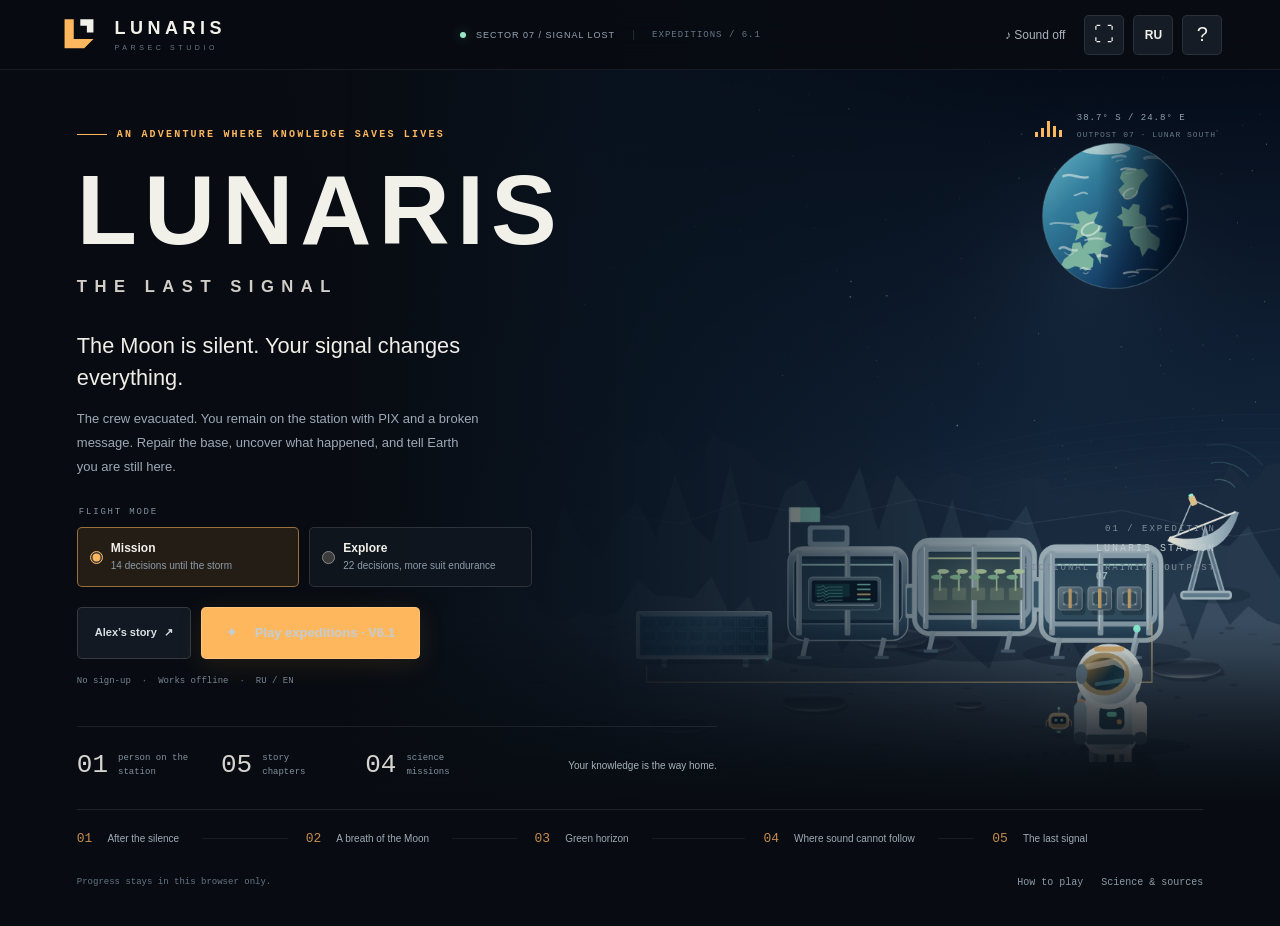
==== commit 497c7d09: "Open the main menu before starting expeditions" ====
--- a/index.html
+++ b/index.html
@@ -23,7 +23,7 @@
       content="Procedural Web Audio effects, no generated speech or AI audio-model service; audio code received ChatGPT assistance."
     />
     <meta name="release-date" content="2026-11-14" />
-    <meta name="lunaris-build" content="6.1-studio-cleanup" />
+    <meta name="lunaris-build" content="6.1-main-menu" />
     <title>LUNARIS · The Last Signal | Parsec Studio</title>
     <link
       rel="icon"
